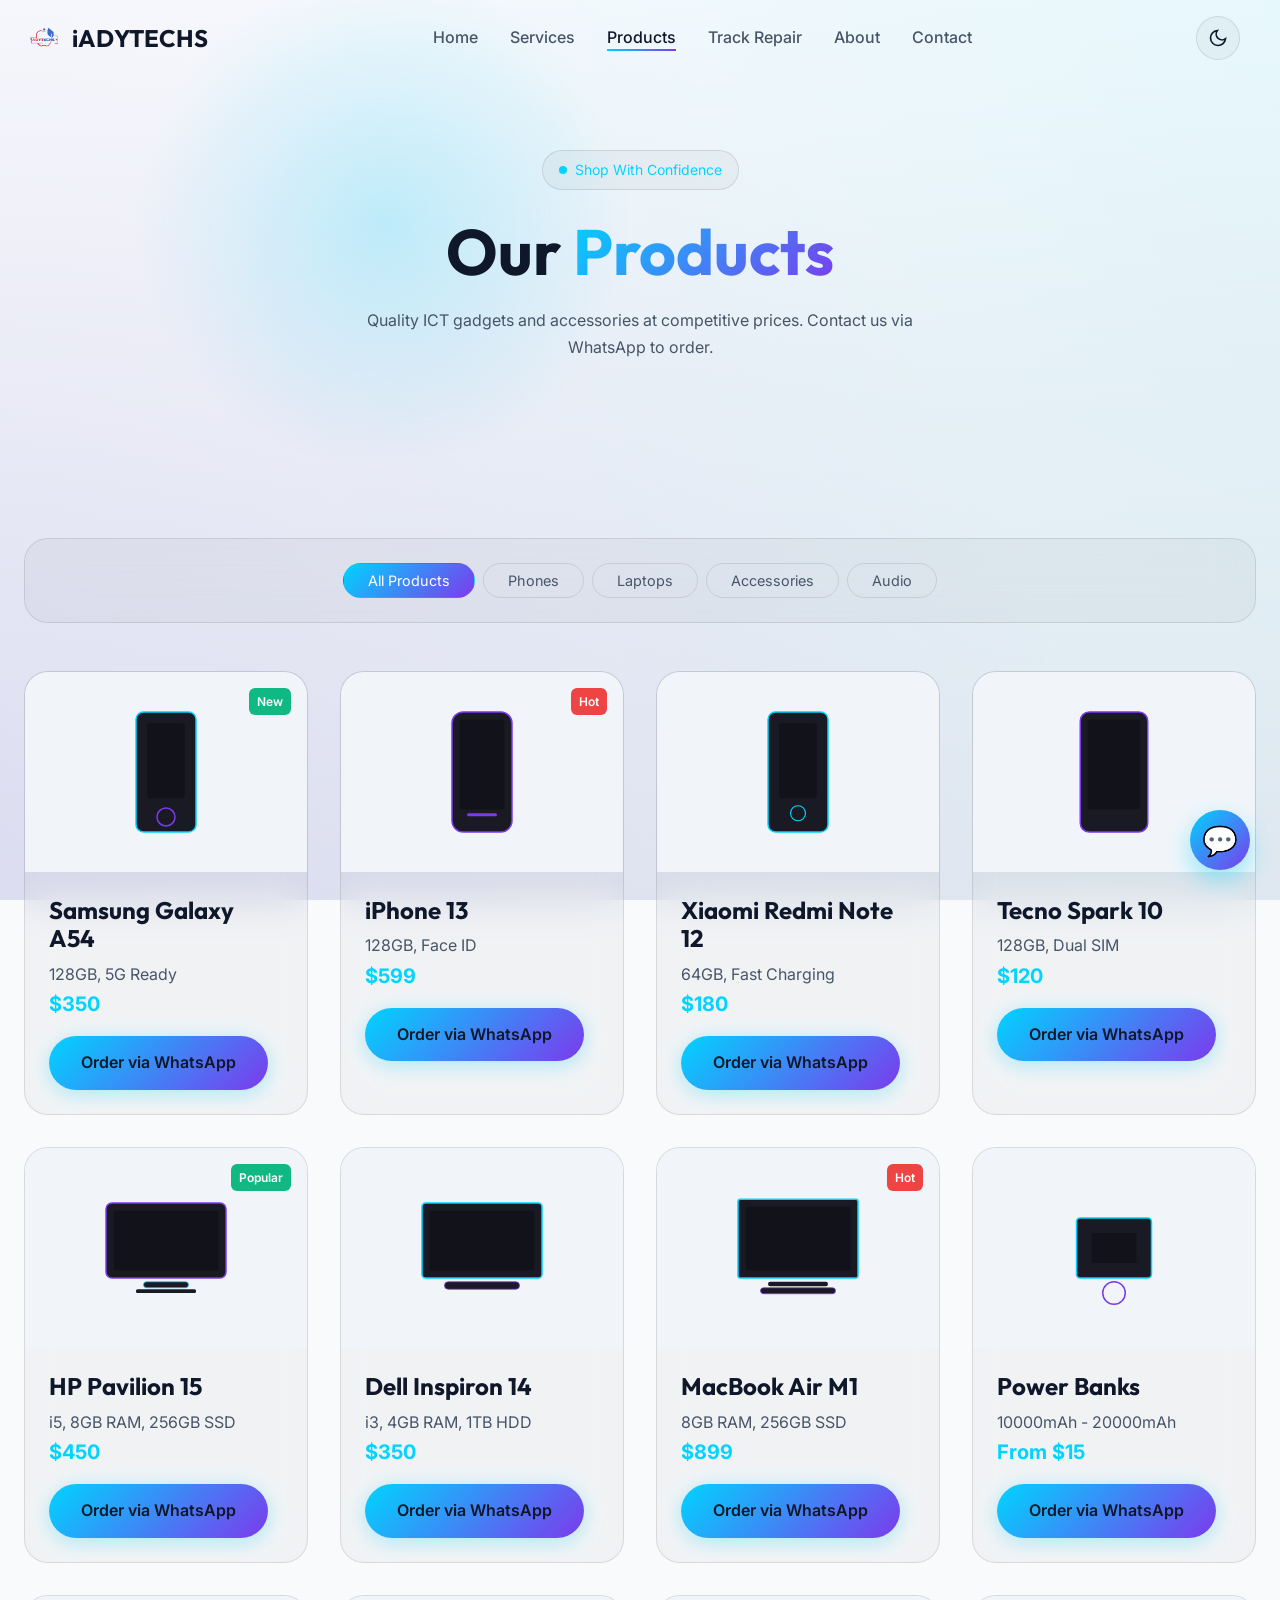
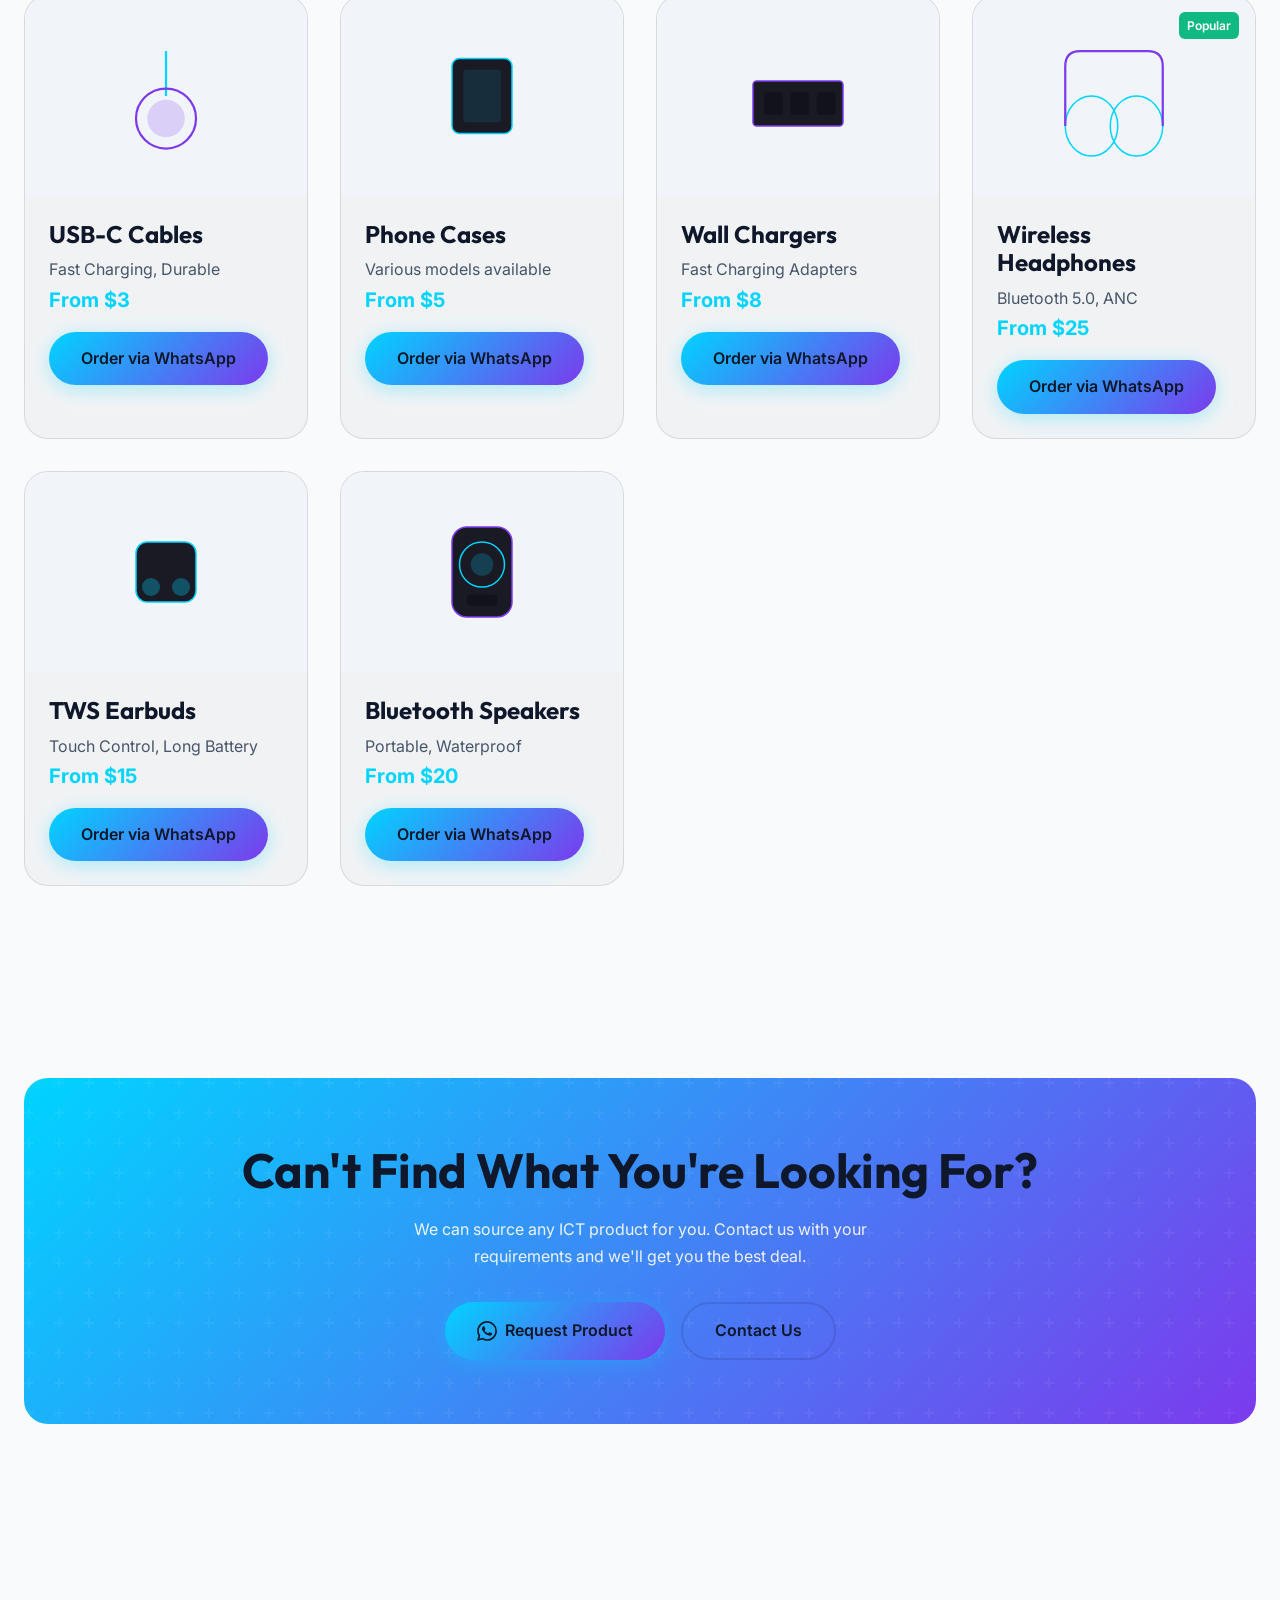
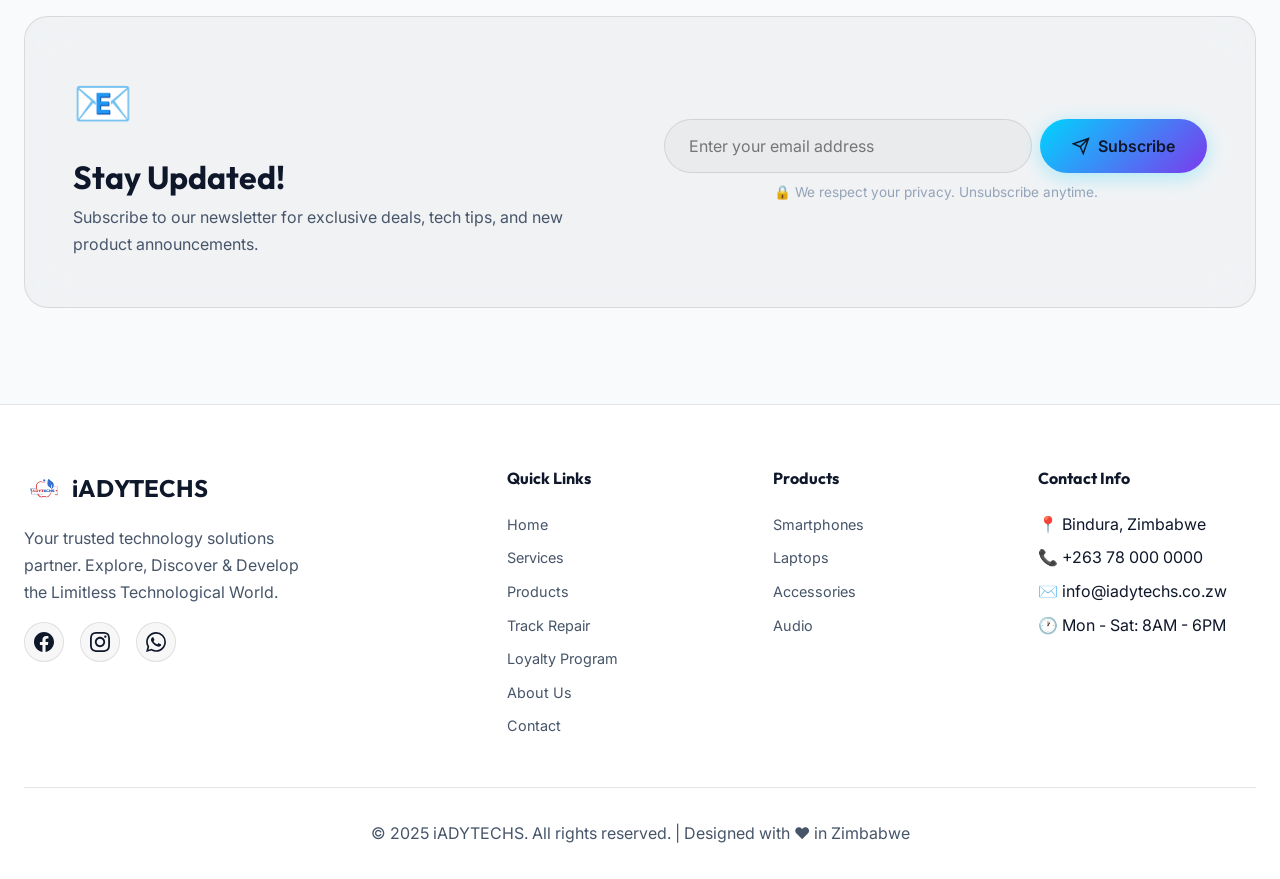
==== products.html @ 1d8982a3 "Initial commit availability" ====
<!DOCTYPE html>
<html lang="en">

<head>
    <meta charset="UTF-8">
    <meta name="viewport" content="width=device-width, initial-scale=1.0">
    <meta name="description"
        content="iADYTECHS Products - Shop smartphones, laptops, tablets, accessories and more in Bindura, Zimbabwe.">
    <meta name="keywords" content="smartphones, laptops, tablets, accessories, Bindura, Zimbabwe, electronics">
    <meta name="author" content="iADYTECHS">

    <title>Products | iADYTECHS - Quality ICT Gadgets</title>

    <link rel="preconnect" href="https://fonts.googleapis.com">
    <link rel="preconnect" href="https://fonts.gstatic.com" crossorigin>
    <link
        href="https://fonts.googleapis.com/css2?family=Inter:wght@400;500;600;700&family=Outfit:wght@400;500;600;700;800&display=swap"
        rel="stylesheet">
    <link rel="stylesheet" href="styles.css">
    <link rel="icon" type="image/svg+xml"
        href="data:image/svg+xml,<svg xmlns='http://www.w3.org/2000/svg' viewBox='0 0 100 100'><rect fill='%2300d4ff' rx='15' width='100' height='100'/><text x='50' y='65' text-anchor='middle' font-size='50' font-weight='bold' fill='white'>iA</text></svg>">
</head>

<body>
    <div class="bg-gradient"></div>

    <nav class="navbar">
        <div class="container">
            <a href="index.html" class="logo">
                <img src="images/iadytechs_logo.png" alt="iADYTECHS Logo" class="logo-image">
                <span>iADYTECHS</span>
            </a>
            <ul class="nav-links">
                <li><a href="index.html">Home</a></li>
                <li><a href="services.html">Services</a></li>
                <li><a href="products.html" class="active">Products</a></li>
                <li><a href="repair-tracking.html">Track Repair</a></li>
                <li><a href="about.html">About</a></li>
                <li><a href="contact.html">Contact</a></li>
            </ul>

            <button class="theme-toggle" id="theme-toggle" aria-label="Toggle theme">
                <svg class="sun-icon" width="20" height="20" viewBox="0 0 24 24" fill="none" stroke="currentColor"
                    stroke-width="2">
                    <circle cx="12" cy="12" r="5" />
                    <path
                        d="M12 1v2M12 21v2M4.22 4.22l1.42 1.42M18.36 18.36l1.42 1.42M1 12h2M21 12h2M4.22 19.78l1.42-1.42M18.36 5.64l1.42-1.42" />
                </svg>
                <svg class="moon-icon" width="20" height="20" viewBox="0 0 24 24" fill="none" stroke="currentColor"
                    stroke-width="2">
                    <path d="M21 12.79A9 9 0 1 1 11.21 3 7 7 0 0 0 21 12.79z" />
                </svg>
            </button>
            <button class="mobile-menu-btn" aria-label="Toggle menu">
                <span></span><span></span><span></span>
            </button>
        </div>
    </nav>

    <section class="page-header">
        <div class="hero-glow"></div>
        <div class="container">
            <div class="page-header-content animate-on-scroll">
                <div class="hero-badge"><span>Shop With Confidence</span></div>
                <h1>Our <span class="text-gradient">Products</span></h1>
                <p>Quality ICT gadgets and accessories at competitive prices. Contact us via WhatsApp to order.</p>
            </div>
        </div>
    </section>

    <section class="section">
        <div class="container">
            <div class="filter-bar glass-card animate-on-scroll">
                <button class="filter-btn active" data-filter="all">All Products</button>
                <button class="filter-btn" data-filter="phones">Phones</button>
                <button class="filter-btn" data-filter="laptops">Laptops</button>
                <button class="filter-btn" data-filter="accessories">Accessories</button>
                <button class="filter-btn" data-filter="audio">Audio</button>
            </div>

            <div class="products-grid" id="products-grid">
                <!-- Phones -->
                <div class="product-card glass-card animate-on-scroll" data-category="phones">
                    <div class="product-image">
                        <div class="product-badge">New</div>
                        <svg viewBox="0 0 200 200" xmlns="http://www.w3.org/2000/svg">
                            <rect x="60" y="20" width="80" height="160" rx="10" fill="#1a1a25" stroke="#00d4ff"
                                stroke-width="2" />
                            <rect x="75" y="35" width="50" height="100" rx="3" fill="#12121a" />
                            <circle cx="100" cy="160" r="12" fill="none" stroke="#7c3aed" stroke-width="2" />
                        </svg>
                    </div>
                    <div class="product-content">
                        <h4>Samsung Galaxy A54</h4>
                        <p class="text-secondary">128GB, 5G Ready</p>
                        <div class="product-price">$350</div>
                        <a href="https://wa.me/263780000000?text=Hi!%20I'm%20interested%20in%20Samsung%20Galaxy%20A54"
                            class="btn btn-primary" target="_blank">Order via WhatsApp</a>
                    </div>
                </div>

                <div class="product-card glass-card animate-on-scroll" data-category="phones">
                    <div class="product-image">
                        <div class="product-badge hot">Hot</div>
                        <svg viewBox="0 0 200 200" xmlns="http://www.w3.org/2000/svg">
                            <rect x="60" y="20" width="80" height="160" rx="15" fill="#1a1a25" stroke="#7c3aed"
                                stroke-width="2" />
                            <rect x="70" y="30" width="60" height="120" rx="3" fill="#12121a" />
                            <rect x="80" y="155" width="40" height="4" rx="2" fill="#7c3aed" />
                        </svg>
                    </div>
                    <div class="product-content">
                        <h4>iPhone 13</h4>
                        <p class="text-secondary">128GB, Face ID</p>
                        <div class="product-price">$599</div>
                        <a href="https://wa.me/263780000000?text=Hi!%20I'm%20interested%20in%20iPhone%2013"
                            class="btn btn-primary" target="_blank">Order via WhatsApp</a>
                    </div>
                </div>

                <div class="product-card glass-card animate-on-scroll" data-category="phones">
                    <div class="product-image">
                        <svg viewBox="0 0 200 200" xmlns="http://www.w3.org/2000/svg">
                            <rect x="60" y="20" width="80" height="160" rx="10" fill="#1a1a25" stroke="#00d4ff"
                                stroke-width="2" />
                            <rect x="75" y="35" width="50" height="100" rx="3" fill="#12121a" />
                            <circle cx="100" cy="155" r="10" fill="none" stroke="#00d4ff" stroke-width="1.5" />
                        </svg>
                    </div>
                    <div class="product-content">
                        <h4>Xiaomi Redmi Note 12</h4>
                        <p class="text-secondary">64GB, Fast Charging</p>
                        <div class="product-price">$180</div>
                        <a href="https://wa.me/263780000000?text=Hi!%20I'm%20interested%20in%20Xiaomi%20Redmi%20Note%2012"
                            class="btn btn-primary" target="_blank">Order via WhatsApp</a>
                    </div>
                </div>

                <div class="product-card glass-card animate-on-scroll" data-category="phones">
                    <div class="product-image">
                        <svg viewBox="0 0 200 200" xmlns="http://www.w3.org/2000/svg">
                            <rect x="55" y="20" width="90" height="160" rx="12" fill="#1a1a25" stroke="#7c3aed"
                                stroke-width="2" />
                            <rect x="65" y="30" width="70" height="120" rx="3" fill="#12121a" />
                        </svg>
                    </div>
                    <div class="product-content">
                        <h4>Tecno Spark 10</h4>
                        <p class="text-secondary">128GB, Dual SIM</p>
                        <div class="product-price">$120</div>
                        <a href="https://wa.me/263780000000?text=Hi!%20I'm%20interested%20in%20Tecno%20Spark%2010"
                            class="btn btn-primary" target="_blank">Order via WhatsApp</a>
                    </div>
                </div>

                <!-- Laptops -->
                <div class="product-card glass-card animate-on-scroll" data-category="laptops">
                    <div class="product-image">
                        <div class="product-badge">Popular</div>
                        <svg viewBox="0 0 200 200" xmlns="http://www.w3.org/2000/svg">
                            <rect x="20" y="40" width="160" height="100" rx="8" fill="#1a1a25" stroke="#7c3aed"
                                stroke-width="2" />
                            <rect x="30" y="50" width="140" height="80" rx="3" fill="#12121a" />
                            <rect x="70" y="145" width="60" height="8" rx="4" fill="#1a1a25" stroke="#00d4ff"
                                stroke-width="1" />
                            <rect x="60" y="155" width="80" height="5" rx="2" fill="#1a1a25" />
                        </svg>
                    </div>
                    <div class="product-content">
                        <h4>HP Pavilion 15</h4>
                        <p class="text-secondary">i5, 8GB RAM, 256GB SSD</p>
                        <div class="product-price">$450</div>
                        <a href="https://wa.me/263780000000?text=Hi!%20I'm%20interested%20in%20HP%20Pavilion%2015"
                            class="btn btn-primary" target="_blank">Order via WhatsApp</a>
                    </div>
                </div>

                <div class="product-card glass-card animate-on-scroll" data-category="laptops">
                    <div class="product-image">
                        <svg viewBox="0 0 200 200" xmlns="http://www.w3.org/2000/svg">
                            <rect x="20" y="40" width="160" height="100" rx="5" fill="#1a1a25" stroke="#00d4ff"
                                stroke-width="2" />
                            <rect x="30" y="50" width="140" height="80" rx="3" fill="#12121a" />
                            <rect x="50" y="145" width="100" height="10" rx="5" fill="#1a1a25" stroke="#7c3aed"
                                stroke-width="1" />
                        </svg>
                    </div>
                    <div class="product-content">
                        <h4>Dell Inspiron 14</h4>
                        <p class="text-secondary">i3, 4GB RAM, 1TB HDD</p>
                        <div class="product-price">$350</div>
                        <a href="https://wa.me/263780000000?text=Hi!%20I'm%20interested%20in%20Dell%20Inspiron%2014"
                            class="btn btn-primary" target="_blank">Order via WhatsApp</a>
                    </div>
                </div>

                <div class="product-card glass-card animate-on-scroll" data-category="laptops">
                    <div class="product-image">
                        <div class="product-badge hot">Hot</div>
                        <svg viewBox="0 0 200 200" xmlns="http://www.w3.org/2000/svg">
                            <rect x="20" y="35" width="160" height="105" rx="3" fill="#1a1a25" stroke="#00d4ff"
                                stroke-width="2" />
                            <rect x="30" y="45" width="140" height="85" rx="2" fill="#12121a" />
                            <rect x="60" y="145" width="80" height="6" rx="3" fill="#1a1a25" />
                            <rect x="50" y="153" width="100" height="8" rx="4" fill="#1a1a25" stroke="#7c3aed"
                                stroke-width="1" />
                        </svg>
                    </div>
                    <div class="product-content">
                        <h4>MacBook Air M1</h4>
                        <p class="text-secondary">8GB RAM, 256GB SSD</p>
                        <div class="product-price">$899</div>
                        <a href="https://wa.me/263780000000?text=Hi!%20I'm%20interested%20in%20MacBook%20Air%20M1"
                            class="btn btn-primary" target="_blank">Order via WhatsApp</a>
                    </div>
                </div>

                <!-- Accessories -->
                <div class="product-card glass-card animate-on-scroll" data-category="accessories">
                    <div class="product-image">
                        <svg viewBox="0 0 200 200" xmlns="http://www.w3.org/2000/svg">
                            <rect x="50" y="60" width="100" height="80" rx="5" fill="#1a1a25" stroke="#00d4ff"
                                stroke-width="2" />
                            <rect x="70" y="80" width="60" height="40" rx="3" fill="#12121a" />
                            <circle cx="100" cy="160" r="15" fill="none" stroke="#7c3aed" stroke-width="2" />
                        </svg>
                    </div>
                    <div class="product-content">
                        <h4>Power Banks</h4>
                        <p class="text-secondary">10000mAh - 20000mAh</p>
                        <div class="product-price">From $15</div>
                        <a href="https://wa.me/263780000000?text=Hi!%20I'm%20interested%20in%20Power%20Banks"
                            class="btn btn-primary" target="_blank">Order via WhatsApp</a>
                    </div>
                </div>

                <div class="product-card glass-card animate-on-scroll" data-category="accessories">
                    <div class="product-image">
                        <svg viewBox="0 0 200 200" xmlns="http://www.w3.org/2000/svg">
                            <path d="M100 40 L100 100" stroke="#00d4ff" stroke-width="3" />
                            <circle cx="100" cy="130" r="40" fill="none" stroke="#7c3aed" stroke-width="3" />
                            <circle cx="100" cy="130" r="25" fill="rgba(124,58,237,0.2)" />
                        </svg>
                    </div>
                    <div class="product-content">
                        <h4>USB-C Cables</h4>
                        <p class="text-secondary">Fast Charging, Durable</p>
                        <div class="product-price">From $3</div>
                        <a href="https://wa.me/263780000000?text=Hi!%20I'm%20interested%20in%20USB-C%20Cables"
                            class="btn btn-primary" target="_blank">Order via WhatsApp</a>
                    </div>
                </div>

                <div class="product-card glass-card animate-on-scroll" data-category="accessories">
                    <div class="product-image">
                        <svg viewBox="0 0 200 200" xmlns="http://www.w3.org/2000/svg">
                            <rect x="60" y="50" width="80" height="100" rx="10" fill="#1a1a25" stroke="#00d4ff"
                                stroke-width="2" />
                            <rect x="75" y="65" width="50" height="70" rx="5" fill="rgba(0,212,255,0.1)" />
                        </svg>
                    </div>
                    <div class="product-content">
                        <h4>Phone Cases</h4>
                        <p class="text-secondary">Various models available</p>
                        <div class="product-price">From $5</div>
                        <a href="https://wa.me/263780000000?text=Hi!%20I'm%20interested%20in%20Phone%20Cases"
                            class="btn btn-primary" target="_blank">Order via WhatsApp</a>
                    </div>
                </div>

                <div class="product-card glass-card animate-on-scroll" data-category="accessories">
                    <div class="product-image">
                        <svg viewBox="0 0 200 200" xmlns="http://www.w3.org/2000/svg">
                            <rect x="40" y="80" width="120" height="60" rx="5" fill="#1a1a25" stroke="#7c3aed"
                                stroke-width="2" />
                            <rect x="55" y="95" width="25" height="30" rx="3" fill="#12121a" />
                            <rect x="90" y="95" width="25" height="30" rx="3" fill="#12121a" />
                            <rect x="125" y="95" width="25" height="30" rx="3" fill="#12121a" />
                        </svg>
                    </div>
                    <div class="product-content">
                        <h4>Wall Chargers</h4>
                        <p class="text-secondary">Fast Charging Adapters</p>
                        <div class="product-price">From $8</div>
                        <a href="https://wa.me/263780000000?text=Hi!%20I'm%20interested%20in%20Wall%20Chargers"
                            class="btn btn-primary" target="_blank">Order via WhatsApp</a>
                    </div>
                </div>

                <!-- Audio -->
                <div class="product-card glass-card animate-on-scroll" data-category="audio">
                    <div class="product-image">
                        <div class="product-badge">Popular</div>
                        <svg viewBox="0 0 200 200" xmlns="http://www.w3.org/2000/svg">
                            <ellipse cx="70" cy="140" rx="35" ry="40" fill="none" stroke="#00d4ff" stroke-width="2" />
                            <ellipse cx="130" cy="140" rx="35" ry="40" fill="none" stroke="#00d4ff" stroke-width="2" />
                            <path d="M35 140 L35 60 Q35 40 55 40 L145 40 Q165 40 165 60 L165 140" fill="none"
                                stroke="#7c3aed" stroke-width="3" />
                        </svg>
                    </div>
                    <div class="product-content">
                        <h4>Wireless Headphones</h4>
                        <p class="text-secondary">Bluetooth 5.0, ANC</p>
                        <div class="product-price">From $25</div>
                        <a href="https://wa.me/263780000000?text=Hi!%20I'm%20interested%20in%20Wireless%20Headphones"
                            class="btn btn-primary" target="_blank">Order via WhatsApp</a>
                    </div>
                </div>

                <div class="product-card glass-card animate-on-scroll" data-category="audio">
                    <div class="product-image">
                        <svg viewBox="0 0 200 200" xmlns="http://www.w3.org/2000/svg">
                            <rect x="60" y="60" width="80" height="80" rx="15" fill="#1a1a25" stroke="#00d4ff"
                                stroke-width="2" />
                            <circle cx="80" cy="120" r="12" fill="rgba(0,212,255,0.3)" />
                            <circle cx="120" cy="120" r="12" fill="rgba(0,212,255,0.3)" />
                        </svg>
                    </div>
                    <div class="product-content">
                        <h4>TWS Earbuds</h4>
                        <p class="text-secondary">Touch Control, Long Battery</p>
                        <div class="product-price">From $15</div>
                        <a href="https://wa.me/263780000000?text=Hi!%20I'm%20interested%20in%20TWS%20Earbuds"
                            class="btn btn-primary" target="_blank">Order via WhatsApp</a>
                    </div>
                </div>

                <div class="product-card glass-card animate-on-scroll" data-category="audio">
                    <div class="product-image">
                        <svg viewBox="0 0 200 200" xmlns="http://www.w3.org/2000/svg">
                            <rect x="60" y="40" width="80" height="120" rx="20" fill="#1a1a25" stroke="#7c3aed"
                                stroke-width="2" />
                            <circle cx="100" cy="90" r="30" fill="none" stroke="#00d4ff" stroke-width="2" />
                            <circle cx="100" cy="90" r="15" fill="rgba(0,212,255,0.2)" />
                            <rect x="80" y="130" width="40" height="15" rx="5" fill="#12121a" />
                        </svg>
                    </div>
                    <div class="product-content">
                        <h4>Bluetooth Speakers</h4>
                        <p class="text-secondary">Portable, Waterproof</p>
                        <div class="product-price">From $20</div>
                        <a href="https://wa.me/263780000000?text=Hi!%20I'm%20interested%20in%20Bluetooth%20Speakers"
                            class="btn btn-primary" target="_blank">Order via WhatsApp</a>
                    </div>
                </div>
            </div>
        </div>
    </section>

    <section class="section">
        <div class="container">
            <div class="cta-section animate-on-scroll">
                <h2>Can't Find What You're Looking For?</h2>
                <p>We can source any ICT product for you. Contact us with your requirements and we'll get you the best
                    deal.</p>
                <div style="display: flex; gap: 1rem; justify-content: center; flex-wrap: wrap;">
                    <a href="https://wa.me/263780000000?text=Hi!%20I'm%20looking%20for%20a%20specific%20product"
                        class="btn btn-primary" target="_blank">
                        <svg width="20" height="20" viewBox="0 0 24 24" fill="currentColor">
                            <path
                                d="M17.472 14.382c-.297-.149-1.758-.867-2.03-.967-.273-.099-.471-.148-.67.15-.197.297-.767.966-.94 1.164-.173.199-.347.223-.644.075-.297-.15-1.255-.463-2.39-1.475-.883-.788-1.48-1.761-1.653-2.059-.173-.297-.018-.458.13-.606.134-.133.298-.347.446-.52.149-.174.198-.298.298-.497.099-.198.05-.371-.025-.52-.075-.149-.669-1.612-.916-2.207-.242-.579-.487-.5-.669-.51-.173-.008-.371-.01-.57-.01-.198 0-.52.074-.792.372-.272.297-1.04 1.016-1.04 2.479 0 1.462 1.065 2.875 1.213 3.074.149.198 2.096 3.2 5.077 4.487.709.306 1.262.489 1.694.625.712.227 1.36.195 1.871.118.571-.085 1.758-.719 2.006-1.413.248-.694.248-1.289.173-1.413-.074-.124-.272-.198-.57-.347m-5.421 7.403h-.004a9.87 9.87 0 01-5.031-1.378l-.361-.214-3.741.982.998-3.648-.235-.374a9.86 9.86 0 01-1.51-5.26c.001-5.45 4.436-9.884 9.888-9.884 2.64 0 5.122 1.03 6.988 2.898a9.825 9.825 0 012.893 6.994c-.003 5.45-4.437 9.884-9.885 9.884m8.413-18.297A11.815 11.815 0 0012.05 0C5.495 0 .16 5.335.157 11.892c0 2.096.547 4.142 1.588 5.945L.057 24l6.305-1.654a11.882 11.882 0 005.683 1.448h.005c6.554 0 11.89-5.335 11.893-11.893a11.821 11.821 0 00-3.48-8.413z" />
                        </svg>
                        Request Product
                    </a>
                    <a href="contact.html" class="btn btn-secondary">Contact Us</a>
                </div>
            </div>
        </div>
    </section>

    <!-- Newsletter Section -->
    <section class="section newsletter-section">
        <div class="container">
            <div class="newsletter-wrapper glass-card animate-on-scroll">
                <div class="newsletter-content">
                    <div class="newsletter-icon">📧</div>
                    <h3>Stay Updated!</h3>
                    <p>Subscribe to our newsletter for exclusive deals, tech tips, and new product announcements.</p>
                </div>
                <form class="newsletter-form" id="newsletter-form">
                    <div class="newsletter-input-group">
                        <input type="email" placeholder="Enter your email address" required>
                        <button type="submit" class="btn btn-primary">
                            <svg width="18" height="18" viewBox="0 0 24 24" fill="none" stroke="currentColor"
                                stroke-width="2">
                                <path d="M22 2L11 13M22 2l-7 20-4-9-9-4 20-7z" />
                            </svg>
                            Subscribe
                        </button>
                    </div>
                    <p class="newsletter-note">🔒 We respect your privacy. Unsubscribe anytime.</p>
                </form>
            </div>
        </div>
    </section>

    <footer class="footer">
        <div class="container">
            <div class="footer-grid">
                <div class="footer-brand">
                    <a href="index.html" class="logo">
                        <img src="images/iadytechs_logo.png" alt="iADYTECHS Logo" class="logo-image">
                        <span>iADYTECHS</span>
                    </a>
                    <p>Your trusted technology solutions partner. Explore, Discover & Develop the Limitless
                        Technological World.</p>
                    <div class="footer-social">
                        <a href="#" aria-label="Facebook"><svg width="20" height="20" viewBox="0 0 24 24"
                                fill="currentColor">
                                <path
                                    d="M24 12.073c0-6.627-5.373-12-12-12s-12 5.373-12 12c0 5.99 4.388 10.954 10.125 11.854v-8.385H7.078v-3.47h3.047V9.43c0-3.007 1.792-4.669 4.533-4.669 1.312 0 2.686.235 2.686.235v2.953H15.83c-1.491 0-1.956.925-1.956 1.874v2.25h3.328l-.532 3.47h-2.796v8.385C19.612 23.027 24 18.062 24 12.073z" />
                            </svg></a>
                        <a href="#" aria-label="Instagram"><svg width="20" height="20" viewBox="0 0 24 24"
                                fill="currentColor">
                                <path
                                    d="M12 2.163c3.204 0 3.584.012 4.85.07 3.252.148 4.771 1.691 4.919 4.919.058 1.265.069 1.645.069 4.849 0 3.205-.012 3.584-.069 4.849-.149 3.225-1.664 4.771-4.919 4.919-1.266.058-1.644.07-4.85.07-3.204 0-3.584-.012-4.849-.07-3.26-.149-4.771-1.699-4.919-4.92-.058-1.265-.07-1.644-.07-4.849 0-3.204.013-3.583.07-4.849.149-3.227 1.664-4.771 4.919-4.919 1.266-.057 1.645-.069 4.849-.069zm0-2.163c-3.259 0-3.667.014-4.947.072-4.358.2-6.78 2.618-6.98 6.98-.059 1.281-.073 1.689-.073 4.948 0 3.259.014 3.668.072 4.948.2 4.358 2.618 6.78 6.98 6.98 1.281.058 1.689.072 4.948.072 3.259 0 3.668-.014 4.948-.072 4.354-.2 6.782-2.618 6.979-6.98.059-1.28.073-1.689.073-4.948 0-3.259-.014-3.667-.072-4.947-.196-4.354-2.617-6.78-6.979-6.98-1.281-.059-1.69-.073-4.949-.073zm0 5.838c-3.403 0-6.162 2.759-6.162 6.162s2.759 6.163 6.162 6.163 6.162-2.759 6.162-6.163c0-3.403-2.759-6.162-6.162-6.162zm0 10.162c-2.209 0-4-1.79-4-4 0-2.209 1.791-4 4-4s4 1.791 4 4c0 2.21-1.791 4-4 4zm6.406-11.845c-.796 0-1.441.645-1.441 1.44s.645 1.44 1.441 1.44c.795 0 1.439-.645 1.439-1.44s-.644-1.44-1.439-1.44z" />
                            </svg></a>
                        <a href="https://wa.me/263780000000" aria-label="WhatsApp" target="_blank"><svg width="20"
                                height="20" viewBox="0 0 24 24" fill="currentColor">
                                <path
                                    d="M17.472 14.382c-.297-.149-1.758-.867-2.03-.967-.273-.099-.471-.148-.67.15-.197.297-.767.966-.94 1.164-.173.199-.347.223-.644.075-.297-.15-1.255-.463-2.39-1.475-.883-.788-1.48-1.761-1.653-2.059-.173-.297-.018-.458.13-.606.134-.133.298-.347.446-.52.149-.174.198-.298.298-.497.099-.198.05-.371-.025-.52-.075-.149-.669-1.612-.916-2.207-.242-.579-.487-.5-.669-.51-.173-.008-.371-.01-.57-.01-.198 0-.52.074-.792.372-.272.297-1.04 1.016-1.04 2.479 0 1.462 1.065 2.875 1.213 3.074.149.198 2.096 3.2 5.077 4.487.709.306 1.262.489 1.694.625.712.227 1.36.195 1.871.118.571-.085 1.758-.719 2.006-1.413.248-.694.248-1.289.173-1.413-.074-.124-.272-.198-.57-.347m-5.421 7.403h-.004a9.87 9.87 0 01-5.031-1.378l-.361-.214-3.741.982.998-3.648-.235-.374a9.86 9.86 0 01-1.51-5.26c.001-5.45 4.436-9.884 9.888-9.884 2.64 0 5.122 1.03 6.988 2.898a9.825 9.825 0 012.893 6.994c-.003 5.45-4.437 9.884-9.885 9.884m8.413-18.297A11.815 11.815 0 0012.05 0C5.495 0 .16 5.335.157 11.892c0 2.096.547 4.142 1.588 5.945L.057 24l6.305-1.654a11.882 11.882 0 005.683 1.448h.005c6.554 0 11.89-5.335 11.893-11.893a11.821 11.821 0 00-3.48-8.413z" />
                            </svg></a>
                    </div>
                </div>
                <div class="footer-column">
                    <h4>Quick Links</h4>
                    <ul>
                        <li><a href="index.html">Home</a></li>
                        <li><a href="services.html">Services</a></li>
                        <li><a href="products.html">Products</a></li>
                        <li><a href="repair-tracking.html">Track Repair</a></li>
                        <li><a href="loyalty.html">Loyalty Program</a></li>
                        <li><a href="about.html">About Us</a></li>
                        <li><a href="contact.html">Contact</a></li>
                    </ul>
                </div>
                <div class="footer-column">
                    <h4>Products</h4>
                    <ul>
                        <li><a href="#" data-filter="phones">Smartphones</a></li>
                        <li><a href="#" data-filter="laptops">Laptops</a></li>
                        <li><a href="#" data-filter="accessories">Accessories</a></li>
                        <li><a href="#" data-filter="audio">Audio</a></li>
                    </ul>
                </div>
                <div class="footer-column">
                    <h4>Contact Info</h4>
                    <ul>
                        <li>📍 Bindura, Zimbabwe</li>
                        <li>📞 +263 78 000 0000</li>
                        <li>✉️ info@iadytechs.co.zw</li>
                        <li>🕐 Mon - Sat: 8AM - 6PM</li>
                    </ul>
                </div>
            </div>
            <div class="footer-bottom">
                <p>&copy; 2025 iADYTECHS. All rights reserved. | Designed with ❤️ in Zimbabwe</p>
            </div>
        </div>
    </footer>

    <a href="https://wa.me/263780000000" class="whatsapp-float" target="_blank" aria-label="Chat on WhatsApp">
        <svg viewBox="0 0 24 24" fill="currentColor">
            <path
                d="M17.472 14.382c-.297-.149-1.758-.867-2.03-.967-.273-.099-.471-.148-.67.15-.197.297-.767.966-.94 1.164-.173.199-.347.223-.644.075-.297-.15-1.255-.463-2.39-1.475-.883-.788-1.48-1.761-1.653-2.059-.173-.297-.018-.458.13-.606.134-.133.298-.347.446-.52.149-.174.198-.298.298-.497.099-.198.05-.371-.025-.52-.075-.149-.669-1.612-.916-2.207-.242-.579-.487-.5-.669-.51-.173-.008-.371-.01-.57-.01-.198 0-.52.074-.792.372-.272.297-1.04 1.016-1.04 2.479 0 1.462 1.065 2.875 1.213 3.074.149.198 2.096 3.2 5.077 4.487.709.306 1.262.489 1.694.625.712.227 1.36.195 1.871.118.571-.085 1.758-.719 2.006-1.413.248-.694.248-1.289.173-1.413-.074-.124-.272-.198-.57-.347m-5.421 7.403h-.004a9.87 9.87 0 01-5.031-1.378l-.361-.214-3.741.982.998-3.648-.235-.374a9.86 9.86 0 01-1.51-5.26c.001-5.45 4.436-9.884 9.888-9.884 2.64 0 5.122 1.03 6.988 2.898a9.825 9.825 0 012.893 6.994c-.003 5.45-4.437 9.884-9.885 9.884m8.413-18.297A11.815 11.815 0 0012.05 0C5.495 0 .16 5.335.157 11.892c0 2.096.547 4.142 1.588 5.945L.057 24l6.305-1.654a11.882 11.882 0 005.683 1.448h.005c6.554 0 11.89-5.335 11.893-11.893a11.821 11.821 0 00-3.48-8.413z" />
        </svg>
    </a>

    <button class="back-to-top" aria-label="Back to top">
        <svg width="24" height="24" viewBox="0 0 24 24" fill="none" stroke="currentColor" stroke-width="2">
            <path d="M18 15l-6-6-6 6" />
        </svg>
    </button>

    <script src="script.js"></script>
</body>

</html>
---- styles.css ----
/* ============================================
   iADYTECHS - Modern Technology Website
   Design System & Styles
   ============================================ */

/* ============= CSS VARIABLES ============= */
:root {
  /* Colors - Dark Theme */
  --bg-primary: #0a0a0f;
  --bg-secondary: #12121a;
  --bg-tertiary: #1a1a25;
  --bg-card: rgba(255, 255, 255, 0.03);

  /* Accent Colors */
  --accent-primary: #00d4ff;
  --accent-secondary: #7c3aed;
  --accent-tertiary: #06b6d4;
  --accent-success: #10b981;
  --accent-warning: #f59e0b;

  /* Gradients */
  --gradient-primary: linear-gradient(135deg, #00d4ff, #7c3aed);
  --gradient-secondary: linear-gradient(135deg, #7c3aed, #ec4899);
  --gradient-dark: linear-gradient(180deg, #0a0a0f 0%, #12121a 100%);
  --gradient-glow: radial-gradient(ellipse at center, rgba(0, 212, 255, 0.15) 0%, transparent 70%);

  /* Text Colors */
  --text-primary: #ffffff;
  --text-secondary: #a0aec0;
  --text-muted: #64748b;

  /* Glass Effect */
  --glass-bg: rgba(255, 255, 255, 0.05);
  --glass-border: rgba(255, 255, 255, 0.1);
  --glass-shadow: 0 8px 32px rgba(0, 0, 0, 0.3);

  /* Typography */
  --font-primary: 'Inter', -apple-system, BlinkMacSystemFont, sans-serif;
  --font-display: 'Outfit', sans-serif;

  /* Spacing */
  --space-xs: 0.25rem;
  --space-sm: 0.5rem;
  --space-md: 1rem;
  --space-lg: 1.5rem;
  --space-xl: 2rem;
  --space-2xl: 3rem;
  --space-3xl: 4rem;
  --space-4xl: 6rem;

  /* Border Radius */
  --radius-sm: 0.375rem;
  --radius-md: 0.75rem;
  --radius-lg: 1rem;
  --radius-xl: 1.5rem;
  --radius-full: 9999px;

  /* Transitions */
  --transition-fast: 0.15s ease;
  --transition-base: 0.3s ease;
  --transition-slow: 0.5s ease;

  /* Container */
  --container-max: 1280px;
  --container-padding: 1.5rem;
}

/* ============= RESET & BASE ============= */
*,
*::before,
*::after {
  margin: 0;
  padding: 0;
  box-sizing: border-box;
}

html {
  scroll-behavior: smooth;
  font-size: 16px;
}

body {
  font-family: var(--font-primary);
  background: var(--bg-primary);
  color: var(--text-primary);
  line-height: 1.6;
  overflow-x: hidden;
  min-height: 100vh;
}

a {
  color: inherit;
  text-decoration: none;
  transition: var(--transition-base);
}

ul,
ol {
  list-style: none;
}

img {
  max-width: 100%;
  height: auto;
  display: block;
}

button {
  font-family: inherit;
  cursor: pointer;
  border: none;
  background: none;
}

input,
textarea,
select {
  font-family: inherit;
  font-size: inherit;
}

/* ============= TYPOGRAPHY ============= */
h1,
h2,
h3,
h4,
h5,
h6 {
  font-family: var(--font-display);
  font-weight: 700;
  line-height: 1.2;
  color: var(--text-primary);
}

h1 {
  font-size: clamp(2.5rem, 5vw, 4rem);
}

h2 {
  font-size: clamp(2rem, 4vw, 3rem);
}

h3 {
  font-size: clamp(1.5rem, 3vw, 2rem);
}

h4 {
  font-size: clamp(1.25rem, 2vw, 1.5rem);
}

p {
  color: var(--text-secondary);
  font-size: 1rem;
  line-height: 1.7;
}

.text-gradient {
  background: var(--gradient-primary);
  -webkit-background-clip: text;
  -webkit-text-fill-color: transparent;
  background-clip: text;
}

.text-accent {
  color: var(--accent-primary);
}

/* ============= LAYOUT ============= */
.container {
  width: 100%;
  max-width: var(--container-max);
  margin: 0 auto;
  padding: 0 var(--container-padding);
}

.section {
  padding: var(--space-4xl) 0;
  position: relative;
}

.section-header {
  text-align: center;
  margin-bottom: var(--space-3xl);
}

.section-header h2 {
  margin-bottom: var(--space-md);
}

.section-header p {
  max-width: 600px;
  margin: 0 auto;
}

/* ============= ANIMATED BACKGROUND ============= */
.bg-gradient {
  position: fixed;
  top: 0;
  left: 0;
  width: 100%;
  height: 100%;
  z-index: -1;
  background: var(--gradient-dark);
  overflow: hidden;
}

.bg-gradient::before {
  content: '';
  position: absolute;
  top: -50%;
  left: -50%;
  width: 200%;
  height: 200%;
  background: radial-gradient(circle at 20% 80%, rgba(124, 58, 237, 0.15) 0%, transparent 50%),
    radial-gradient(circle at 80% 20%, rgba(0, 212, 255, 0.15) 0%, transparent 50%),
    radial-gradient(circle at 40% 40%, rgba(6, 182, 212, 0.1) 0%, transparent 40%);
  animation: bgFloat 20s ease-in-out infinite;
}

@keyframes bgFloat {

  0%,
  100% {
    transform: translate(0, 0) rotate(0deg);
  }

  33% {
    transform: translate(2%, 2%) rotate(1deg);
  }

  66% {
    transform: translate(-1%, 1%) rotate(-1deg);
  }
}

/* ============= GLASSMORPHISM ============= */
.glass {
  background: var(--glass-bg);
  backdrop-filter: blur(20px);
  -webkit-backdrop-filter: blur(20px);
  border: 1px solid var(--glass-border);
  border-radius: var(--radius-lg);
}

.glass-card {
  background: var(--glass-bg);
  backdrop-filter: blur(20px);
  -webkit-backdrop-filter: blur(20px);
  border: 1px solid var(--glass-border);
  border-radius: var(--radius-xl);
  padding: var(--space-xl);
  transition: var(--transition-base);
}

.glass-card:hover {
  background: rgba(255, 255, 255, 0.08);
  border-color: rgba(255, 255, 255, 0.15);
  transform: translateY(-5px);
  box-shadow: var(--glass-shadow);
}

/* ============= NAVIGATION ============= */
.navbar {
  position: fixed;
  top: 0;
  left: 0;
  right: 0;
  z-index: 1000;
  padding: var(--space-md) 0;
  transition: var(--transition-base);
}

.navbar.scrolled {
  background: rgba(10, 10, 15, 0.9);
  backdrop-filter: blur(20px);
  -webkit-backdrop-filter: blur(20px);
  border-bottom: 1px solid var(--glass-border);
}

.navbar .container {
  display: flex;
  align-items: center;
  justify-content: space-between;
}

.logo {
  display: flex;
  align-items: center;
  gap: var(--space-sm);
  font-family: var(--font-display);
  font-size: 1.5rem;
  font-weight: 700;
}

.logo-icon {
  width: 40px;
  height: 40px;
  background: var(--gradient-primary);
  border-radius: var(--radius-md);
  display: flex;
  align-items: center;
  justify-content: center;
  font-weight: 800;
  font-size: 1.2rem;
  display: none;
  /* Hidden as we are using image now */
}

.logo-image {
  height: 40px;
  width: auto;
  object-fit: contain;
  border-radius: var(--radius-sm);
}

.nav-links {
  display: flex;
  align-items: center;
  gap: var(--space-xl);
}

.nav-links a {
  position: relative;
  font-weight: 500;
  color: var(--text-secondary);
  transition: var(--transition-base);
}

.nav-links a:hover,
.nav-links a.active {
  color: var(--text-primary);
}

.nav-links a::after {
  content: '';
  position: absolute;
  bottom: -4px;
  left: 0;
  width: 0;
  height: 2px;
  background: var(--gradient-primary);
  transition: var(--transition-base);
}

.nav-links a:hover::after,
.nav-links a.active::after {
  width: 100%;
}

.mobile-menu-btn {
  display: none;
  flex-direction: column;
  gap: 5px;
  padding: var(--space-sm);
}

.mobile-menu-btn span {
  width: 24px;
  height: 2px;
  background: var(--text-primary);
  transition: var(--transition-base);
}

/* Mobile Navigation */
@media (max-width: 768px) {
  .mobile-menu-btn {
    display: flex;
  }

  .nav-links {
    position: fixed;
    top: 0;
    right: -100%;
    width: 75%;
    max-width: 300px;
    height: 100vh;
    background: var(--bg-secondary);
    flex-direction: column;
    justify-content: center;
    gap: var(--space-xl);
    transition: var(--transition-base);
    border-left: 1px solid var(--glass-border);
  }

  .nav-links.active {
    right: 0;
  }

  .mobile-menu-btn.active span:nth-child(1) {
    transform: rotate(45deg) translate(5px, 5px);
  }

  .mobile-menu-btn.active span:nth-child(2) {
    opacity: 0;
  }

  .mobile-menu-btn.active span:nth-child(3) {
    transform: rotate(-45deg) translate(5px, -5px);
  }
}

/* ============= BUTTONS ============= */
.btn {
  display: inline-flex;
  align-items: center;
  justify-content: center;
  gap: var(--space-sm);
  padding: 0.875rem 2rem;
  font-weight: 600;
  font-size: 1rem;
  border-radius: var(--radius-full);
  transition: var(--transition-base);
  position: relative;
  overflow: hidden;
}

.btn-primary {
  background: var(--gradient-primary);
  color: var(--text-primary);
  box-shadow: 0 4px 20px rgba(0, 212, 255, 0.3);
}

.btn-primary:hover {
  transform: translateY(-2px);
  box-shadow: 0 6px 30px rgba(0, 212, 255, 0.4);
}

.btn-secondary {
  background: transparent;
  color: var(--text-primary);
  border: 2px solid var(--glass-border);
}

.btn-secondary:hover {
  background: var(--glass-bg);
  border-color: var(--accent-primary);
}

.btn-glass {
  background: var(--glass-bg);
  backdrop-filter: blur(10px);
  border: 1px solid var(--glass-border);
  color: var(--text-primary);
}

.btn-glass:hover {
  background: rgba(255, 255, 255, 0.1);
}

/* ============= HERO SECTION ============= */
.hero {
  min-height: 100vh;
  display: flex;
  align-items: center;
  position: relative;
  padding-top: 80px;
  overflow: hidden;
}

.hero-content {
  max-width: 700px;
  z-index: 1;
}

.hero-badge {
  display: inline-flex;
  align-items: center;
  gap: var(--space-sm);
  padding: var(--space-sm) var(--space-md);
  background: var(--glass-bg);
  border: 1px solid var(--glass-border);
  border-radius: var(--radius-full);
  font-size: 0.875rem;
  color: var(--accent-primary);
  margin-bottom: var(--space-lg);
  animation: fadeInUp 0.6s ease;
}

.hero-badge::before {
  content: '';
  width: 8px;
  height: 8px;
  background: var(--accent-primary);
  border-radius: 50%;
  animation: pulse 2s infinite;
}

.hero h1 {
  margin-bottom: var(--space-lg);
  animation: fadeInUp 0.6s ease 0.1s backwards;
}

.hero-subtitle {
  font-size: 1.25rem;
  color: var(--text-secondary);
  margin-bottom: var(--space-xl);
  animation: fadeInUp 0.6s ease 0.2s backwards;
}

.hero-buttons {
  display: flex;
  flex-wrap: wrap;
  gap: var(--space-md);
  animation: fadeInUp 0.6s ease 0.3s backwards;
}

.hero-image {
  position: absolute;
  right: -5%;
  top: 50%;
  transform: translateY(-50%);
  width: 50%;
  max-width: 600px;
  opacity: 0.8;
  z-index: 0;
}

.hero-glow {
  position: absolute;
  width: 500px;
  height: 500px;
  background: radial-gradient(circle, rgba(0, 212, 255, 0.2) 0%, transparent 70%);
  top: 50%;
  left: 30%;
  transform: translate(-50%, -50%);
  animation: glowPulse 4s ease-in-out infinite;
}

@keyframes glowPulse {

  0%,
  100% {
    transform: translate(-50%, -50%) scale(1);
    opacity: 0.5;
  }

  50% {
    transform: translate(-50%, -50%) scale(1.2);
    opacity: 0.8;
  }
}

/* ============= SERVICE CARDS ============= */
.services-grid {
  display: grid;
  grid-template-columns: repeat(auto-fit, minmax(280px, 1fr));
  gap: var(--space-xl);
}

.service-card {
  text-align: center;
  padding: var(--space-2xl);
}

.service-icon {
  width: 80px;
  height: 80px;
  background: var(--gradient-primary);
  border-radius: var(--radius-lg);
  display: flex;
  align-items: center;
  justify-content: center;
  margin: 0 auto var(--space-lg);
  font-size: 2rem;
  transition: var(--transition-base);
}

.service-card:hover .service-icon {
  transform: scale(1.1) rotate(5deg);
}

.service-card h3 {
  margin-bottom: var(--space-md);
}

/* ============= PRODUCT CARDS ============= */
.products-grid {
  display: grid;
  grid-template-columns: repeat(auto-fit, minmax(280px, 1fr));
  gap: var(--space-xl);
}

.product-card {
  overflow: hidden;
  padding: 0;
}

.product-image {
  width: 100%;
  height: 200px;
  background: var(--bg-tertiary);
  display: flex;
  align-items: center;
  justify-content: center;
  position: relative;
  overflow: hidden;
}

.product-image img {
  width: 100%;
  height: 100%;
  object-fit: cover;
  transition: var(--transition-slow);
}

.product-card:hover .product-image img {
  transform: scale(1.1);
}

.product-badge {
  position: absolute;
  top: var(--space-md);
  right: var(--space-md);
  padding: var(--space-xs) var(--space-sm);
  background: var(--accent-success);
  color: white;
  border-radius: var(--radius-sm);
  font-size: 0.75rem;
  font-weight: 600;
}

.product-content {
  padding: var(--space-lg);
}

.product-content h4 {
  margin-bottom: var(--space-sm);
}

.product-price {
  font-size: 1.25rem;
  font-weight: 700;
  color: var(--accent-primary);
  margin-bottom: var(--space-md);
}

/* ============= FEATURES SECTION ============= */
.features-grid {
  display: grid;
  grid-template-columns: repeat(auto-fit, minmax(250px, 1fr));
  gap: var(--space-lg);
}

.feature-item {
  display: flex;
  gap: var(--space-md);
  padding: var(--space-lg);
}

.feature-icon {
  flex-shrink: 0;
  width: 50px;
  height: 50px;
  background: var(--glass-bg);
  border: 1px solid var(--glass-border);
  border-radius: var(--radius-md);
  display: flex;
  align-items: center;
  justify-content: center;
  font-size: 1.5rem;
  color: var(--accent-primary);
}

.feature-content h4 {
  margin-bottom: var(--space-xs);
  font-size: 1.1rem;
}

.feature-content p {
  font-size: 0.9rem;
}

/* ============= TESTIMONIALS ============= */
.testimonials-slider {
  display: flex;
  gap: var(--space-xl);
  overflow-x: auto;
  scroll-snap-type: x mandatory;
  scrollbar-width: none;
  -ms-overflow-style: none;
  padding: var(--space-md);
}

.testimonials-slider::-webkit-scrollbar {
  display: none;
}

.testimonial-card {
  flex: 0 0 350px;
  scroll-snap-align: start;
  padding: var(--space-xl);
}

.testimonial-text {
  font-style: italic;
  margin-bottom: var(--space-lg);
  color: var(--text-secondary);
  position: relative;
}

.testimonial-text::before {
  content: '"';
  font-size: 4rem;
  position: absolute;
  top: -1rem;
  left: -0.5rem;
  color: var(--accent-primary);
  opacity: 0.3;
  font-family: serif;
}

.testimonial-author {
  display: flex;
  align-items: center;
  gap: var(--space-md);
}

.testimonial-avatar {
  width: 50px;
  height: 50px;
  background: var(--gradient-primary);
  border-radius: 50%;
  display: flex;
  align-items: center;
  justify-content: center;
  font-weight: 700;
  font-size: 1.2rem;
}

.testimonial-info h5 {
  font-size: 1rem;
  margin-bottom: 2px;
}

.testimonial-info span {
  font-size: 0.85rem;
  color: var(--text-muted);
}

/* ============= STATS SECTION ============= */
.stats-grid {
  display: grid;
  grid-template-columns: repeat(auto-fit, minmax(200px, 1fr));
  gap: var(--space-xl);
}

.stat-item {
  text-align: center;
  padding: var(--space-xl);
}

.stat-number {
  font-family: var(--font-display);
  font-size: 3rem;
  font-weight: 800;
  background: var(--gradient-primary);
  -webkit-background-clip: text;
  -webkit-text-fill-color: transparent;
  background-clip: text;
  margin-bottom: var(--space-sm);
}

.stat-label {
  color: var(--text-secondary);
  font-size: 1rem;
}

/* ============= CTA SECTION ============= */
.cta-section {
  background: var(--gradient-primary);
  border-radius: var(--radius-xl);
  padding: var(--space-3xl);
  text-align: center;
  position: relative;
  overflow: hidden;
}

.cta-section::before {
  content: '';
  position: absolute;
  top: 0;
  left: 0;
  right: 0;
  bottom: 0;
  background: url("data:image/svg+xml,%3Csvg width='60' height='60' viewBox='0 0 60 60' xmlns='http://www.w3.org/2000/svg'%3E%3Cg fill='none' fill-rule='evenodd'%3E%3Cg fill='%23ffffff' fill-opacity='0.1'%3E%3Cpath d='M36 34v-4h-2v4h-4v2h4v4h2v-4h4v-2h-4zm0-30V0h-2v4h-4v2h4v4h2V6h4V4h-4zM6 34v-4H4v4H0v2h4v4h2v-4h4v-2H6zM6 4V0H4v4H0v2h4v4h2V6h4V4H6z'/%3E%3C/g%3E%3C/g%3E%3C/svg%3E");
  opacity: 0.5;
}

.cta-section h2 {
  margin-bottom: var(--space-md);
  position: relative;
}

.cta-section p {
  color: rgba(255, 255, 255, 0.9);
  margin-bottom: var(--space-xl);
  max-width: 500px;
  margin-left: auto;
  margin-right: auto;
  position: relative;
}

.cta-section .btn {
  position: relative;
}

/* ============= FOOTER ============= */
.footer {
  background: var(--bg-secondary);
  border-top: 1px solid var(--glass-border);
  padding: var(--space-3xl) 0 var(--space-xl);
}

.footer-grid {
  display: grid;
  grid-template-columns: 2fr repeat(3, 1fr);
  gap: var(--space-2xl);
  margin-bottom: var(--space-2xl);
}

.footer-brand p {
  margin: var(--space-md) 0;
  max-width: 300px;
}

.footer-social {
  display: flex;
  gap: var(--space-md);
}

.footer-social a {
  width: 40px;
  height: 40px;
  background: var(--glass-bg);
  border: 1px solid var(--glass-border);
  border-radius: 50%;
  display: flex;
  align-items: center;
  justify-content: center;
  transition: var(--transition-base);
}

.footer-social a:hover {
  background: var(--accent-primary);
  border-color: var(--accent-primary);
  transform: translateY(-3px);
}

.footer-column h4 {
  font-size: 1rem;
  margin-bottom: var(--space-lg);
  color: var(--text-primary);
}

.footer-column ul {
  display: flex;
  flex-direction: column;
  gap: var(--space-sm);
}

.footer-column a {
  color: var(--text-secondary);
  font-size: 0.9rem;
}

.footer-column a:hover {
  color: var(--accent-primary);
}

.footer-bottom {
  text-align: center;
  padding-top: var(--space-xl);
  border-top: 1px solid var(--glass-border);
  color: var(--text-muted);
  font-size: 0.875rem;
}

@media (max-width: 768px) {
  .footer-grid {
    grid-template-columns: 1fr;
    text-align: center;
  }

  .footer-brand p {
    margin-left: auto;
    margin-right: auto;
  }

  .footer-social {
    justify-content: center;
  }
}

/* ============= WHATSAPP BUTTON ============= */
.whatsapp-float {
  position: fixed;
  bottom: 30px;
  right: 30px;
  width: 60px;
  height: 60px;
  background: #25D366;
  border-radius: 50%;
  display: flex;
  align-items: center;
  justify-content: center;
  box-shadow: 0 4px 20px rgba(37, 211, 102, 0.4);
  z-index: 999;
  transition: var(--transition-base);
  animation: bounce 2s infinite;
}

.whatsapp-float:hover {
  transform: scale(1.1);
  box-shadow: 0 6px 30px rgba(37, 211, 102, 0.5);
}

.whatsapp-float svg {
  width: 32px;
  height: 32px;
  fill: white;
}

@keyframes bounce {

  0%,
  100% {
    transform: translateY(0);
  }

  50% {
    transform: translateY(-5px);
  }
}

/* ============= BACK TO TOP ============= */
.back-to-top {
  position: fixed;
  bottom: 100px;
  right: 30px;
  width: 45px;
  height: 45px;
  background: var(--glass-bg);
  border: 1px solid var(--glass-border);
  border-radius: 50%;
  display: flex;
  align-items: center;
  justify-content: center;
  z-index: 998;
  opacity: 0;
  visibility: hidden;
  transition: var(--transition-base);
}

.back-to-top.visible {
  opacity: 1;
  visibility: visible;
}

.back-to-top:hover {
  background: var(--accent-primary);
  border-color: var(--accent-primary);
}

/* ============= CONTACT FORM ============= */
.contact-form {
  display: flex;
  flex-direction: column;
  gap: var(--space-lg);
}

.form-group {
  display: flex;
  flex-direction: column;
  gap: var(--space-sm);
}

.form-group label {
  font-weight: 500;
  color: var(--text-secondary);
  font-size: 0.9rem;
}

.form-group input,
.form-group textarea,
.form-group select {
  padding: var(--space-md);
  background: var(--glass-bg);
  border: 1px solid var(--glass-border);
  border-radius: var(--radius-md);
  color: var(--text-primary);
  transition: var(--transition-base);
}

.form-group input:focus,
.form-group textarea:focus,
.form-group select:focus {
  outline: none;
  border-color: var(--accent-primary);
  box-shadow: 0 0 0 3px rgba(0, 212, 255, 0.1);
}

.form-group textarea {
  min-height: 150px;
  resize: vertical;
}

.form-row {
  display: grid;
  grid-template-columns: 1fr 1fr;
  gap: var(--space-lg);
}

@media (max-width: 576px) {
  .form-row {
    grid-template-columns: 1fr;
  }
}

/* ============= PAGE HEADERS ============= */
.page-header {
  padding: 150px 0 80px;
  text-align: center;
  position: relative;
}

.page-header h1 {
  margin-bottom: var(--space-md);
}

.page-header p {
  max-width: 600px;
  margin: 0 auto;
}

/* ============= ANIMATIONS ============= */
@keyframes fadeIn {
  from {
    opacity: 0;
  }

  to {
    opacity: 1;
  }
}

@keyframes fadeInUp {
  from {
    opacity: 0;
    transform: translateY(30px);
  }

  to {
    opacity: 1;
    transform: translateY(0);
  }
}

@keyframes fadeInDown {
  from {
    opacity: 0;
    transform: translateY(-30px);
  }

  to {
    opacity: 1;
    transform: translateY(0);
  }
}

@keyframes slideInLeft {
  from {
    opacity: 0;
    transform: translateX(-50px);
  }

  to {
    opacity: 1;
    transform: translateX(0);
  }
}

@keyframes slideInRight {
  from {
    opacity: 0;
    transform: translateX(50px);
  }

  to {
    opacity: 1;
    transform: translateX(0);
  }
}

@keyframes pulse {

  0%,
  100% {
    opacity: 1;
  }

  50% {
    opacity: 0.5;
  }
}

@keyframes float {

  0%,
  100% {
    transform: translateY(0);
  }

  50% {
    transform: translateY(-10px);
  }
}

/* Scroll Animations */
.animate-on-scroll {
  opacity: 0;
  transform: translateY(30px);
  transition: opacity 0.6s ease, transform 0.6s ease;
}

.animate-on-scroll.animated {
  opacity: 1;
  transform: translateY(0);
}

/* ============= ABOUT PAGE ============= */
.about-content {
  display: grid;
  grid-template-columns: 1fr 1fr;
  gap: var(--space-3xl);
  align-items: center;
}

.about-image {
  border-radius: var(--radius-xl);
  overflow: hidden;
  background: var(--gradient-primary);
  padding: 3px;
}

.about-image img {
  border-radius: var(--radius-xl);
  width: 100%;
}

@media (max-width: 768px) {
  .about-content {
    grid-template-columns: 1fr;
  }
}

.values-grid {
  display: grid;
  grid-template-columns: repeat(auto-fit, minmax(250px, 1fr));
  gap: var(--space-xl);
}

.value-card {
  text-align: center;
}

.value-card .service-icon {
  background: var(--bg-tertiary);
  border: 1px solid var(--glass-border);
}

/* ============= TEAM SECTION ============= */
.team-grid {
  display: grid;
  grid-template-columns: repeat(auto-fit, minmax(280px, 1fr));
  gap: var(--space-xl);
}

.team-card {
  text-align: center;
}

.team-avatar {
  width: 120px;
  height: 120px;
  border-radius: 50%;
  margin: 0 auto var(--space-lg);
  background: var(--gradient-primary);
  padding: 3px;
  overflow: hidden;
}

.team-avatar img {
  width: 100%;
  height: 100%;
  border-radius: 50%;
  object-fit: cover;
}

.team-card h4 {
  margin-bottom: var(--space-xs);
}

.team-card .role {
  color: var(--accent-primary);
  font-size: 0.9rem;
  margin-bottom: var(--space-md);
}

/* ============= SERVICES PAGE ============= */
.service-detail {
  display: grid;
  grid-template-columns: 1fr 1.5fr;
  gap: var(--space-3xl);
  align-items: center;
  margin-bottom: var(--space-4xl);
}

.service-detail:nth-child(even) {
  direction: rtl;
}

.service-detail:nth-child(even)>* {
  direction: ltr;
}

.service-detail-image {
  border-radius: var(--radius-xl);
  overflow: hidden;
  background: var(--bg-tertiary);
}

.service-detail-content h3 {
  margin-bottom: var(--space-md);
}

.service-detail-content ul {
  margin: var(--space-lg) 0;
}

.service-detail-content li {
  display: flex;
  align-items: center;
  gap: var(--space-sm);
  margin-bottom: var(--space-sm);
  color: var(--text-secondary);
}

.service-detail-content li::before {
  content: '✓';
  color: var(--accent-primary);
  font-weight: bold;
}

@media (max-width: 768px) {
  .service-detail {
    grid-template-columns: 1fr;
  }

  .service-detail:nth-child(even) {
    direction: ltr;
  }
}

/* ============= PRICING CARDS ============= */
.pricing-grid {
  display: grid;
  grid-template-columns: repeat(auto-fit, minmax(300px, 1fr));
  gap: var(--space-xl);
}

.pricing-card {
  text-align: center;
  padding: var(--space-2xl);
  position: relative;
}

.pricing-card.featured {
  background: linear-gradient(135deg, rgba(0, 212, 255, 0.1), rgba(124, 58, 237, 0.1));
  border-color: var(--accent-primary);
}

.pricing-card.featured::before {
  content: 'Popular';
  position: absolute;
  top: -12px;
  left: 50%;
  transform: translateX(-50%);
  background: var(--gradient-primary);
  padding: var(--space-xs) var(--space-md);
  border-radius: var(--radius-full);
  font-size: 0.75rem;
  font-weight: 600;
}

.pricing-card h4 {
  font-size: 1.25rem;
  margin-bottom: var(--space-sm);
}

.pricing-price {
  font-size: 2.5rem;
  font-weight: 800;
  color: var(--accent-primary);
  margin-bottom: var(--space-lg);
}

.pricing-price span {
  font-size: 1rem;
  color: var(--text-muted);
  font-weight: 400;
}

.pricing-features {
  margin-bottom: var(--space-xl);
}

.pricing-features li {
  padding: var(--space-sm) 0;
  color: var(--text-secondary);
  border-bottom: 1px solid var(--glass-border);
}

.pricing-features li:last-child {
  border-bottom: none;
}

/* ============= MAP SECTION ============= */
.map-container {
  border-radius: var(--radius-xl);
  overflow: hidden;
  height: 400px;
  background: var(--bg-tertiary);
}

.map-container iframe {
  width: 100%;
  height: 100%;
  border: none;
}

/* ============= CONTACT INFO ============= */
.contact-info {
  display: flex;
  flex-direction: column;
  gap: var(--space-xl);
}

.contact-item {
  display: flex;
  gap: var(--space-md);
  align-items: flex-start;
}

.contact-icon {
  width: 50px;
  height: 50px;
  background: var(--glass-bg);
  border: 1px solid var(--glass-border);
  border-radius: var(--radius-md);
  display: flex;
  align-items: center;
  justify-content: center;
  font-size: 1.25rem;
  color: var(--accent-primary);
  flex-shrink: 0;
}

.contact-item h4 {
  font-size: 1rem;
  margin-bottom: var(--space-xs);
}

.contact-item p {
  font-size: 0.9rem;
}

/* ============= RESPONSIVE UTILITIES ============= */
@media (max-width: 992px) {
  :root {
    --space-4xl: 4rem;
  }
}

@media (max-width: 576px) {
  :root {
    --container-padding: 1rem;
    --space-3xl: 2.5rem;
    --space-4xl: 3rem;
  }

  .hero-content {
    text-align: center;
  }

  .hero-buttons {
    justify-content: center;
  }

  .hero-image {
    opacity: 0.3;
    width: 100%;
    right: 0;
  }
}

/* ============= ADDITIONAL PAGE STYLES ============= */

/* Page Header Content */
.page-header-content {
  max-width: 700px;
  margin: 0 auto;
}

.page-header-content .hero-badge {
  margin-bottom: var(--space-lg);
}

/* Service Detail Sections */
.service-detail {
  display: grid;
  grid-template-columns: 1fr 1fr;
  gap: var(--space-3xl);
  align-items: center;
  padding: var(--space-2xl) 0;
}

.service-detail.reverse {
  direction: rtl;
}

.service-detail.reverse>* {
  direction: ltr;
}

.service-detail-content {
  display: flex;
  gap: var(--space-lg);
}

.service-detail-icon {
  font-size: 3rem;
  flex-shrink: 0;
}

.service-detail-info h2 {
  margin-bottom: var(--space-md);
  font-size: 1.75rem;
}

.service-detail-desc {
  color: var(--text-secondary);
  margin-bottom: var(--space-lg);
  line-height: 1.7;
}

.service-features {
  display: grid;
  grid-template-columns: 1fr 1fr;
  gap: var(--space-sm);
  margin-bottom: var(--space-xl);
}

.service-feature-item {
  display: flex;
  align-items: center;
  gap: var(--space-sm);
  color: var(--text-secondary);
  font-size: 0.9rem;
}

.feature-check {
  color: var(--accent-primary);
  font-weight: bold;
}

.service-detail-visual {
  display: flex;
  align-items: center;
  justify-content: center;
}

.service-detail-visual svg {
  max-width: 300px;
  width: 100%;
  height: auto;
}

.service-divider {
  height: 1px;
  background: linear-gradient(90deg, transparent, var(--glass-border), transparent);
  margin: var(--space-xl) 0;
}

@media (max-width: 992px) {
  .service-detail {
    grid-template-columns: 1fr;
    text-align: center;
  }

  .service-detail.reverse {
    direction: ltr;
  }

  .service-detail-content {
    flex-direction: column;
    align-items: center;
  }

  .service-features {
    grid-template-columns: 1fr;
    text-align: left;
    max-width: 400px;
    margin-left: auto;
    margin-right: auto;
  }

  .service-detail-visual {
    order: -1;
  }
}

/* Pricing Cards Enhanced */
.pricing-header {
  margin-bottom: var(--space-xl);
}

.pricing-header h3 {
  font-size: 1.25rem;
  margin-bottom: var(--space-md);
}

.pricing-price .currency {
  font-size: 1.5rem;
  vertical-align: top;
}

.pricing-price .amount {
  font-size: 3rem;
  font-weight: 800;
  color: var(--accent-primary);
}

.pricing-price .period {
  font-size: 0.9rem;
  color: var(--text-muted);
}

.pricing-badge {
  position: absolute;
  top: -12px;
  left: 50%;
  transform: translateX(-50%);
  background: var(--gradient-primary);
  padding: var(--space-xs) var(--space-lg);
  border-radius: var(--radius-full);
  font-size: 0.8rem;
  font-weight: 600;
}

.pricing-features {
  list-style: none;
  text-align: left;
  margin-bottom: var(--space-xl);
}

.pricing-features li {
  display: flex;
  align-items: center;
  gap: var(--space-sm);
  padding: var(--space-sm) 0;
  color: var(--text-secondary);
  border-bottom: 1px solid var(--glass-border);
}

.pricing-features li:last-child {
  border-bottom: none;
}

/* Filter Bar */
.filter-bar {
  display: flex;
  flex-wrap: wrap;
  gap: var(--space-sm);
  justify-content: center;
  padding: var(--space-lg);
  margin-bottom: var(--space-2xl);
}

.filter-btn {
  padding: var(--space-sm) var(--space-lg);
  background: transparent;
  border: 1px solid var(--glass-border);
  border-radius: var(--radius-full);
  color: var(--text-secondary);
  cursor: pointer;
  transition: var(--transition-base);
  font-size: 0.9rem;
}

.filter-btn:hover,
.filter-btn.active {
  background: var(--gradient-primary);
  border-color: transparent;
  color: white;
}

/* Product Badge Hot */
.product-badge.hot {
  background: linear-gradient(135deg, #ff6b6b, #ee5a5a);
}

/* About Page Styles */
.about-intro {
  display: grid;
  grid-template-columns: 1.5fr 1fr;
  gap: var(--space-3xl);
  align-items: center;
}

.about-intro-content .lead-text {
  font-size: 1.25rem;
  color: var(--accent-primary);
  margin-bottom: var(--space-lg);
}

.about-intro-content p {
  color: var(--text-secondary);
  line-height: 1.8;
  margin-bottom: var(--space-md);
}

.about-intro-visual svg {
  max-width: 100%;
  height: auto;
}

@media (max-width: 768px) {
  .about-intro {
    grid-template-columns: 1fr;
    text-align: center;
  }

  .about-intro-visual {
    order: -1;
    max-width: 300px;
    margin: 0 auto;
  }
}

/* Values Grid */
.values-grid {
  display: grid;
  grid-template-columns: repeat(auto-fit, minmax(280px, 1fr));
  gap: var(--space-xl);
}

.value-card {
  padding: var(--space-xl);
  text-align: center;
}

.value-icon {
  font-size: 2.5rem;
  margin-bottom: var(--space-md);
}

.value-card h3 {
  margin-bottom: var(--space-sm);
  font-size: 1.1rem;
}

.value-card p {
  color: var(--text-secondary);
  font-size: 0.9rem;
  line-height: 1.6;
}

/* Offer Grid */
.offer-grid {
  display: grid;
  grid-template-columns: repeat(auto-fit, minmax(250px, 1fr));
  gap: var(--space-xl);
}

.offer-item {
  padding: var(--space-xl);
  position: relative;
}

.offer-number {
  font-size: 3rem;
  font-weight: 800;
  background: var(--gradient-primary);
  -webkit-background-clip: text;
  -webkit-text-fill-color: transparent;
  background-clip: text;
  opacity: 0.3;
  position: absolute;
  top: var(--space-md);
  right: var(--space-lg);
}

.offer-item h4 {
  margin-bottom: var(--space-sm);
  color: var(--accent-primary);
}

.offer-item p {
  color: var(--text-secondary);
  font-size: 0.9rem;
}

/* Timeline */
.timeline {
  position: relative;
  max-width: 800px;
  margin: 0 auto;
  padding-left: var(--space-3xl);
}

.timeline::before {
  content: '';
  position: absolute;
  left: 15px;
  top: 0;
  bottom: 0;
  width: 2px;
  background: var(--gradient-primary);
}

.timeline-item {
  position: relative;
  margin-bottom: var(--space-xl);
}

.timeline-marker {
  position: absolute;
  left: calc(-1 * var(--space-3xl) + 8px);
  top: var(--space-lg);
  width: 16px;
  height: 16px;
  background: var(--accent-primary);
  border-radius: 50%;
  border: 3px solid var(--bg-primary);
  box-shadow: 0 0 0 3px var(--accent-primary);
}

.timeline-content {
  padding: var(--space-xl);
}

.timeline-year {
  font-size: 0.85rem;
  color: var(--accent-primary);
  font-weight: 600;
  margin-bottom: var(--space-sm);
}

.timeline-content h4 {
  margin-bottom: var(--space-sm);
}

.timeline-content p {
  color: var(--text-secondary);
  font-size: 0.9rem;
}

/* Contact Page Styles */
.contact-grid {
  display: grid;
  grid-template-columns: 1.2fr 0.8fr;
  gap: var(--space-2xl);
}

.contact-form-wrapper {
  padding: var(--space-2xl);
}

.contact-form-wrapper h2 {
  margin-bottom: var(--space-sm);
}

.contact-form-wrapper>p {
  color: var(--text-secondary);
  margin-bottom: var(--space-xl);
}

.btn-full {
  width: 100%;
  justify-content: center;
}

.contact-info-wrapper {
  display: flex;
  flex-direction: column;
  gap: var(--space-lg);
}

.contact-info-card {
  padding: var(--space-xl);
  text-align: center;
}

.contact-info-icon {
  font-size: 2rem;
  margin-bottom: var(--space-md);
}

.contact-info-card h3 {
  font-size: 1.1rem;
  margin-bottom: var(--space-sm);
}

.contact-info-card p {
  color: var(--text-secondary);
  margin-bottom: var(--space-md);
}

.contact-link {
  color: var(--accent-primary);
  font-size: 0.9rem;
  font-weight: 500;
}

.contact-link:hover {
  text-decoration: underline;
}

.whatsapp-card {
  background: linear-gradient(135deg, rgba(37, 211, 102, 0.1), rgba(37, 211, 102, 0.05));
  border-color: rgba(37, 211, 102, 0.3);
}

@media (max-width: 992px) {
  .contact-grid {
    grid-template-columns: 1fr;
  }

  .contact-info-wrapper {
    display: grid;
    grid-template-columns: repeat(2, 1fr);
  }
}

@media (max-width: 576px) {
  .contact-info-wrapper {
    grid-template-columns: 1fr;
  }
}

/* Business Hours */
.hours-grid {
  display: grid;
  grid-template-columns: repeat(auto-fit, minmax(200px, 1fr));
  gap: var(--space-xl);
  max-width: 800px;
  margin: 0 auto;
}

.hours-card {
  padding: var(--space-xl);
  text-align: center;
}

.hours-day {
  font-weight: 600;
  margin-bottom: var(--space-sm);
}

.hours-time {
  color: var(--accent-primary);
  font-size: 1.1rem;
  margin-bottom: var(--space-md);
}

.hours-status {
  display: inline-block;
  padding: var(--space-xs) var(--space-md);
  border-radius: var(--radius-full);
  font-size: 0.8rem;
  font-weight: 600;
}

.hours-status.open {
  background: rgba(37, 211, 102, 0.2);
  color: #25D366;
}

.hours-status.closed {
  background: rgba(239, 68, 68, 0.2);
  color: #ef4444;
}

/* Map Wrapper */
.map-wrapper {
  border-radius: var(--radius-xl);
  overflow: hidden;
}

.map-placeholder {
  position: relative;
  width: 100%;
  height: 350px;
  background: var(--bg-tertiary);
}

.map-placeholder svg {
  width: 100%;
  height: 100%;
}

.map-overlay {
  position: absolute;
  bottom: 0;
  left: 0;
  right: 0;
  padding: var(--space-xl);
  background: linear-gradient(transparent, rgba(10, 10, 15, 0.95));
  display: flex;
  align-items: center;
  justify-content: space-between;
  flex-wrap: wrap;
  gap: var(--space-md);
}

.map-overlay p {
  color: var(--text-primary);
  font-weight: 500;
}

/* FAQ Section */
.faq-grid {
  display: grid;
  grid-template-columns: repeat(auto-fit, minmax(280px, 1fr));
  gap: var(--space-xl);
}

.faq-item {
  padding: var(--space-xl);
}

.faq-item h4 {
  color: var(--accent-primary);
  margin-bottom: var(--space-md);
  font-size: 1rem;
}

.faq-item p {
  color: var(--text-secondary);
  font-size: 0.9rem;
  line-height: 1.6;
}

/* Product Image SVG styles */
.product-image svg {
  max-width: 150px;
  height: auto;
}

/* Select Dropdown Styling */
.form-group select {
  appearance: none;
  background-image: url("data:image/svg+xml,%3Csvg xmlns='http://www.w3.org/2000/svg' width='12' height='12' viewBox='0 0 12 12'%3E%3Cpath fill='%23a0aec0' d='M6 8L1 3h10z'/%3E%3C/svg%3E");
  background-repeat: no-repeat;
  background-position: right var(--space-md) center;
  padding-right: var(--space-2xl);
}

.form-group select option {
  background: var(--bg-secondary);
  color: var(--text-primary);
}

/* ============= THEME TOGGLE ============= */
.theme-toggle {
  width: 44px;
  height: 44px;
  border-radius: var(--radius-full);
  background: var(--glass-bg);
  border: 1px solid var(--glass-border);
  display: flex;
  align-items: center;
  justify-content: center;
  cursor: pointer;
  transition: var(--transition-base);
  color: var(--text-primary);
  margin-right: var(--space-md);
}

.theme-toggle:hover {
  background: rgba(255, 255, 255, 0.1);
  border-color: var(--accent-primary);
}

.theme-toggle .moon-icon {
  display: none;
}

[data-theme="light"] .theme-toggle .sun-icon {
  display: none;
}

[data-theme="light"] .theme-toggle .moon-icon {
  display: block;
}

/* Light Theme Variables */
[data-theme="light"] {
  --bg-primary: #f8fafc;
  --bg-secondary: #ffffff;
  --bg-tertiary: #f1f5f9;
  --bg-card: rgba(0, 0, 0, 0.03);
  --text-primary: #0f172a;
  --text-secondary: #475569;
  --text-muted: #94a3b8;
  --glass-bg: rgba(0, 0, 0, 0.03);
  --glass-border: rgba(0, 0, 0, 0.1);
  --glass-shadow: 0 8px 32px rgba(0, 0, 0, 0.1);
}

[data-theme="light"] .bg-gradient {
  background: linear-gradient(180deg, #f8fafc 0%, #e2e8f0 100%);
}

[data-theme="light"] .bg-gradient::before {
  background: radial-gradient(circle at 20% 80%, rgba(124, 58, 237, 0.08) 0%, transparent 50%),
    radial-gradient(circle at 80% 20%, rgba(0, 212, 255, 0.08) 0%, transparent 50%);
}

[data-theme="light"] .navbar.scrolled {
  background: rgba(255, 255, 255, 0.9);
}

/* ============= STATUS INDICATOR ============= */
.status-indicator {
  display: inline-flex;
  align-items: center;
  gap: 0.25rem;
}

.badge-divider {
  opacity: 0.3;
  margin: 0 0.5rem;
}

/* ============= BRANDS SECTION ============= */
.brands-grid {
  display: grid;
  grid-template-columns: repeat(auto-fit, minmax(120px, 1fr));
  gap: var(--space-lg);
  max-width: 800px;
  margin: 0 auto;
}

.brand-item {
  aspect-ratio: 1;
  display: flex;
  align-items: center;
  justify-content: center;
  padding: var(--space-md);
  transition: var(--transition-base);
}

.brand-item svg {
  width: 100%;
  height: auto;
  max-width: 80px;
}

.brand-item:hover {
  transform: scale(1.05);
}

/* ============= NEWSLETTER SECTION ============= */
.newsletter-wrapper {
  display: flex;
  align-items: center;
  gap: var(--space-2xl);
  padding: var(--space-2xl);
}

.newsletter-content {
  flex: 1;
}

.newsletter-icon {
  font-size: 3rem;
  margin-bottom: var(--space-md);
}

.newsletter-content h3 {
  margin-bottom: var(--space-sm);
}

.newsletter-form {
  flex: 1;
}

.newsletter-input-group {
  display: flex;
  gap: var(--space-sm);
}

.newsletter-input-group input {
  flex: 1;
  padding: 1rem 1.5rem;
  background: var(--glass-bg);
  border: 1px solid var(--glass-border);
  border-radius: var(--radius-full);
  color: var(--text-primary);
  font-size: 1rem;
}

.newsletter-input-group input:focus {
  outline: none;
  border-color: var(--accent-primary);
}

.newsletter-note {
  font-size: 0.85rem;
  color: var(--text-muted);
  margin-top: var(--space-sm);
  text-align: center;
}

@media (max-width: 768px) {
  .newsletter-wrapper {
    flex-direction: column;
    text-align: center;
  }

  .newsletter-input-group {
    flex-direction: column;
  }
}

/* ============= REPAIR TRACKING PAGE ============= */
.tracking-wrapper {
  max-width: 900px;
  margin: 0 auto;
}

.tracking-form-card {
  text-align: center;
  padding: var(--space-3xl);
}

.tracking-icon {
  font-size: 4rem;
  margin-bottom: var(--space-lg);
}

.tracking-form-header h2 {
  margin-bottom: var(--space-sm);
}

.tracking-form-header p {
  margin-bottom: var(--space-xl);
}

.tracking-form .form-group {
  display: flex;
  gap: var(--space-md);
  max-width: 500px;
  margin: 0 auto;
}

.tracking-form input {
  flex: 1;
  padding: 1rem 1.5rem;
  background: var(--glass-bg);
  border: 1px solid var(--glass-border);
  border-radius: var(--radius-full);
  color: var(--text-primary);
  font-size: 1rem;
  text-transform: uppercase;
}

.tracking-form input:focus {
  outline: none;
  border-color: var(--accent-primary);
}

.form-hint {
  font-size: 0.85rem;
  color: var(--text-muted);
  margin-top: var(--space-md);
}

.tracking-result {
  margin-top: var(--space-2xl);
  padding: var(--space-2xl);
}

.result-header {
  display: flex;
  align-items: center;
  gap: var(--space-lg);
  margin-bottom: var(--space-2xl);
  padding-bottom: var(--space-lg);
  border-bottom: 1px solid var(--glass-border);
}

.result-icon {
  font-size: 3rem;
}

.result-info {
  flex: 1;
}

.result-info h3 {
  margin-bottom: 0.25rem;
}

.result-info p {
  font-size: 0.9rem;
}

.result-status-badge {
  padding: var(--space-sm) var(--space-lg);
  background: var(--accent-primary);
  color: white;
  border-radius: var(--radius-full);
  font-weight: 600;
  font-size: 0.9rem;
}

.result-status-badge.ready {
  background: var(--accent-success);
}

/* Progress Tracker */
.progress-tracker {
  display: flex;
  align-items: flex-start;
  justify-content: space-between;
  margin-bottom: var(--space-2xl);
  position: relative;
}

.progress-step {
  display: flex;
  flex-direction: column;
  align-items: center;
  text-align: center;
  flex: 1;
  position: relative;
  z-index: 1;
}

.progress-step .step-icon {
  width: 60px;
  height: 60px;
  background: var(--bg-tertiary);
  border: 2px solid var(--glass-border);
  border-radius: 50%;
  display: flex;
  align-items: center;
  justify-content: center;
  font-size: 1.5rem;
  margin-bottom: var(--space-sm);
  transition: var(--transition-base);
}

.progress-step.completed .step-icon {
  background: var(--accent-primary);
  border-color: var(--accent-primary);
}

.progress-step.active .step-icon {
  border-color: var(--accent-primary);
  box-shadow: 0 0 20px rgba(0, 212, 255, 0.4);
  animation: pulse 2s infinite;
}

.progress-step .step-content h4 {
  font-size: 0.9rem;
  margin-bottom: 0.25rem;
}

.progress-step .step-content p {
  font-size: 0.75rem;
  color: var(--text-muted);
}

.progress-step .step-check {
  display: none;
  position: absolute;
  top: 45px;
  right: calc(50% - 20px);
  width: 20px;
  height: 20px;
  background: var(--accent-success);
  border-radius: 50%;
  color: white;
  font-size: 0.7rem;
  line-height: 20px;
}

.progress-step.completed .step-check {
  display: block;
}

.progress-line {
  flex: 0 0 auto;
  width: 50px;
  height: 3px;
  background: var(--glass-border);
  margin-top: 30px;
}

.progress-line.completed {
  background: var(--accent-primary);
}

.result-details {
  display: grid;
  grid-template-columns: repeat(auto-fit, minmax(150px, 1fr));
  gap: var(--space-md);
  margin-bottom: var(--space-xl);
  padding: var(--space-lg);
  background: var(--glass-bg);
  border-radius: var(--radius-lg);
}

.detail-item {
  text-align: center;
}

.detail-label {
  display: block;
  font-size: 0.8rem;
  color: var(--text-muted);
  margin-bottom: 0.25rem;
}

.detail-value {
  font-weight: 600;
  color: var(--text-primary);
}

.result-actions {
  display: flex;
  gap: var(--space-md);
  justify-content: center;
  flex-wrap: wrap;
}

.tracking-not-found {
  text-align: center;
  padding: var(--space-3xl);
  margin-top: var(--space-2xl);
}

.not-found-icon {
  font-size: 4rem;
  margin-bottom: var(--space-lg);
}

.not-found-help {
  margin-top: var(--space-xl);
  padding-top: var(--space-xl);
  border-top: 1px solid var(--glass-border);
}

/* Process Grid */
.process-grid {
  display: grid;
  grid-template-columns: repeat(auto-fit, minmax(220px, 1fr));
  gap: var(--space-xl);
}

.process-card {
  text-align: center;
  padding: var(--space-xl);
}

.process-number {
  font-family: var(--font-display);
  font-size: 3rem;
  font-weight: 800;
  background: var(--gradient-primary);
  -webkit-background-clip: text;
  -webkit-text-fill-color: transparent;
  background-clip: text;
  margin-bottom: var(--space-md);
}

.process-card h4 {
  margin-bottom: var(--space-sm);
}

@media (max-width: 768px) {
  .progress-tracker {
    flex-wrap: wrap;
    gap: var(--space-md);
  }

  .progress-line {
    display: none;
  }

  .progress-step {
    flex: 0 0 30%;
  }

  .tracking-form .form-group {
    flex-direction: column;
  }
}

/* ============= LOYALTY PROGRAM PAGE ============= */
.benefits-grid {
  display: grid;
  grid-template-columns: repeat(auto-fit, minmax(280px, 1fr));
  gap: var(--space-xl);
}

.benefit-card {
  text-align: center;
  padding: var(--space-2xl);
}

.benefit-icon {
  font-size: 3rem;
  margin-bottom: var(--space-md);
}

.benefit-card h3 {
  margin-bottom: var(--space-sm);
}

/* Tier Cards */
.tiers-grid {
  display: grid;
  grid-template-columns: repeat(auto-fit, minmax(250px, 1fr));
  gap: var(--space-xl);
}

.tier-card {
  text-align: center;
  padding: var(--space-2xl);
  position: relative;
  overflow: hidden;
}

.tier-card.featured {
  border-color: var(--accent-primary);
  transform: scale(1.02);
}

.tier-card.platinum {
  border-color: #e5e4e2;
  background: linear-gradient(135deg, rgba(229, 228, 226, 0.1), rgba(192, 192, 192, 0.05));
}

.tier-badge {
  display: inline-block;
  padding: var(--space-xs) var(--space-lg);
  border-radius: var(--radius-full);
  font-size: 0.8rem;
  font-weight: 700;
  text-transform: uppercase;
  letter-spacing: 1px;
  margin-bottom: var(--space-sm);
}

.tier-badge.bronze {
  background: linear-gradient(135deg, #cd7f32, #8b4513);
  color: white;
}

.tier-badge.silver {
  background: linear-gradient(135deg, #c0c0c0, #808080);
  color: white;
}

.tier-badge.gold {
  background: linear-gradient(135deg, #ffd700, #daa520);
  color: #1a1a25;
}

.tier-badge.platinum {
  background: linear-gradient(135deg, #e5e4e2, #c0c0c0);
  color: #1a1a25;
}

.tier-points {
  font-size: 0.9rem;
  color: var(--text-muted);
  margin-bottom: var(--space-md);
}

.tier-card h3 {
  margin-bottom: var(--space-lg);
}

.tier-benefits {
  text-align: left;
  margin-bottom: var(--space-xl);
}

.tier-benefits li {
  padding: var(--space-sm) 0;
  color: var(--text-secondary);
  font-size: 0.9rem;
}

.tier-benefits li::before {
  content: none;
}

.tier-value {
  padding: var(--space-sm) var(--space-lg);
  background: var(--glass-bg);
  border-radius: var(--radius-full);
  font-weight: 600;
  font-size: 0.9rem;
  color: var(--accent-primary);
}

/* Referral Section */
.referral-wrapper {
  padding: var(--space-3xl);
  text-align: center;
}

.referral-icon {
  font-size: 4rem;
  margin-bottom: var(--space-lg);
}

.referral-content h2 {
  margin-bottom: var(--space-md);
}

.referral-steps {
  display: flex;
  justify-content: center;
  gap: var(--space-2xl);
  margin-top: var(--space-2xl);
  flex-wrap: wrap;
}

.referral-step {
  text-align: center;
  max-width: 200px;
}

.referral-step .step-number {
  width: 50px;
  height: 50px;
  background: var(--gradient-primary);
  border-radius: 50%;
  display: flex;
  align-items: center;
  justify-content: center;
  font-weight: 800;
  font-size: 1.5rem;
  margin: 0 auto var(--space-md);
}

.referral-step h4 {
  margin-bottom: 0.25rem;
  font-size: 1rem;
}

.referral-step p {
  font-size: 0.85rem;
}

/* Redeem Grid */
.redeem-grid {
  display: flex;
  justify-content: center;
  gap: var(--space-xl);
  flex-wrap: wrap;
}

.redeem-card {
  text-align: center;
  padding: var(--space-xl) var(--space-2xl);
  min-width: 150px;
}

.redeem-points {
  font-family: var(--font-display);
  font-size: 2rem;
  font-weight: 800;
  background: var(--gradient-primary);
  -webkit-background-clip: text;
  -webkit-text-fill-color: transparent;
  background-clip: text;
}

.redeem-card p {
  margin-top: var(--space-sm);
}

/* ============= ENHANCED ANIMATIONS ============= */
@keyframes fadeInUp {
  from {
    opacity: 0;
    transform: translateY(30px);
  }

  to {
    opacity: 1;
    transform: translateY(0);
  }
}

@keyframes pulse {

  0%,
  100% {
    opacity: 1;
  }

  50% {
    opacity: 0.6;
  }
}

@keyframes slideInRight {
  from {
    opacity: 0;
    transform: translateX(100px);
  }

  to {
    opacity: 1;
    transform: translateX(0);
  }
}

@keyframes slideOutRight {
  from {
    opacity: 1;
    transform: translateX(0);
  }

  to {
    opacity: 0;
    transform: translateX(100px);
  }
}

/* Typing Cursor */
.typing-text::after {
  content: '|';
  animation: blink 1s infinite;
  color: var(--accent-primary);
}

@keyframes blink {

  0%,
  50% {
    opacity: 1;
  }

  51%,
  100% {
    opacity: 0;
  }
}

/* Enhanced Hover Effects */
.glass-card {
  transition: var(--transition-base), transform 0.4s cubic-bezier(0.175, 0.885, 0.32, 1.275);
}

.product-card:hover {
  transform: translateY(-10px) scale(1.02);
}

.service-card:hover {
  transform: translateY(-8px);
}

/* Skeleton Loading */
.skeleton {
  background: linear-gradient(90deg, var(--glass-bg) 25%, rgba(255, 255, 255, 0.1) 50%, var(--glass-bg) 75%);
  background-size: 200% 100%;
  animation: shimmer 1.5s infinite;
}

@keyframes shimmer {
  0% {
    background-position: 200% 0;
  }

  100% {
    background-position: -200% 0;
  }
}

/* Parallax Effect utilities */
.parallax-slow {
  transition: transform 0.5s cubic-bezier(0.25, 0.46, 0.45, 0.94);
}

/* Focus styles for accessibility */
a:focus-visible,
button:focus-visible,
input:focus-visible,
select:focus-visible,
textarea:focus-visible {
  outline: 2px solid var(--accent-primary);
  outline-offset: 2px;
}

/* Product Badge Hot */
.product-badge.hot {
  background: #ef4444;
}

/* ============= ENHANCED LIVE CHAT WIDGET ============= */
.chat-widget {
  position: fixed;
  bottom: 30px;
  right: 30px;
  z-index: 1000;
  display: flex;
  flex-direction: column;
  align-items: flex-end;
  gap: var(--space-md);
}

.chat-toggle {
  width: 60px;
  height: 60px;
  background: var(--gradient-primary);
  border-radius: var(--radius-full);
  border: none;
  color: white;
  font-size: 1.8rem;
  cursor: pointer;
  display: flex;
  align-items: center;
  justify-content: center;
  box-shadow: 0 10px 25px rgba(0, 212, 255, 0.4);
  transition: transform 0.4s cubic-bezier(0.175, 0.885, 0.32, 1.275), box-shadow 0.3s;
}

.chat-toggle:hover {
  transform: scale(1.1) rotate(5deg);
  box-shadow: 0 15px 30px rgba(0, 212, 255, 0.5);
}

.chat-toggle .close-icon {
  display: none;
  font-size: 1.5rem;
}

.chat-widget.open .chat-toggle {
  background: var(--bg-secondary);
  color: var(--text-primary);
  border: 1px solid var(--glass-border);
}

.chat-widget.open .chat-toggle .chat-icon {
  display: none;
}

.chat-widget.open .chat-toggle .close-icon {
  display: block;
}

.chat-menu {
  width: 300px;
  background: var(--bg-secondary);
  border: 1px solid var(--glass-border);
  border-radius: var(--radius-xl);
  box-shadow: var(--glass-shadow);
  overflow: hidden;
  opacity: 0;
  visibility: hidden;
  transform: translateY(20px);
  transition: all 0.4s cubic-bezier(0.165, 0.84, 0.44, 1);
  backdrop-filter: blur(20px);
}

.chat-widget.open .chat-menu {
  opacity: 1;
  visibility: visible;
  transform: translateY(0);
}

.chat-header {
  padding: var(--space-lg);
  background: var(--gradient-primary);
  color: white;
}

.chat-header h4 {
  margin-bottom: 4px;
}

.chat-header p {
  font-size: 0.8rem;
  opacity: 0.9;
}

.chat-options {
  padding: var(--space-md);
  display: flex;
  flex-direction: column;
  gap: var(--space-sm);
}

.chat-option {
  display: flex;
  align-items: center;
  gap: var(--space-md);
  padding: var(--space-md);
  background: var(--glass-bg);
  border: 1px solid var(--glass-border);
  border-radius: var(--radius-lg);
  color: var(--text-primary);
  text-decoration: none;
  transition: all 0.3s;
}

.chat-option:hover {
  background: rgba(0, 212, 255, 0.1);
  border-color: var(--accent-primary);
  transform: translateX(-5px);
}

.chat-option-icon {
  width: 40px;
  height: 40px;
  background: var(--bg-tertiary);
  border-radius: var(--radius-md);
  display: flex;
  align-items: center;
  justify-content: center;
  font-size: 1.2rem;
}

.chat-option-info h5 {
  margin-bottom: 2px;
  font-size: 0.9rem;
}

.chat-option-info span {
  font-size: 0.75rem;
  color: var(--text-muted);
}

/* Hide fallback float button when widget is present */
.whatsapp-float {
  display: none !important;
}

@media (max-width: 480px) {
  .chat-menu {
    width: calc(100vw - 60px);
  }
}
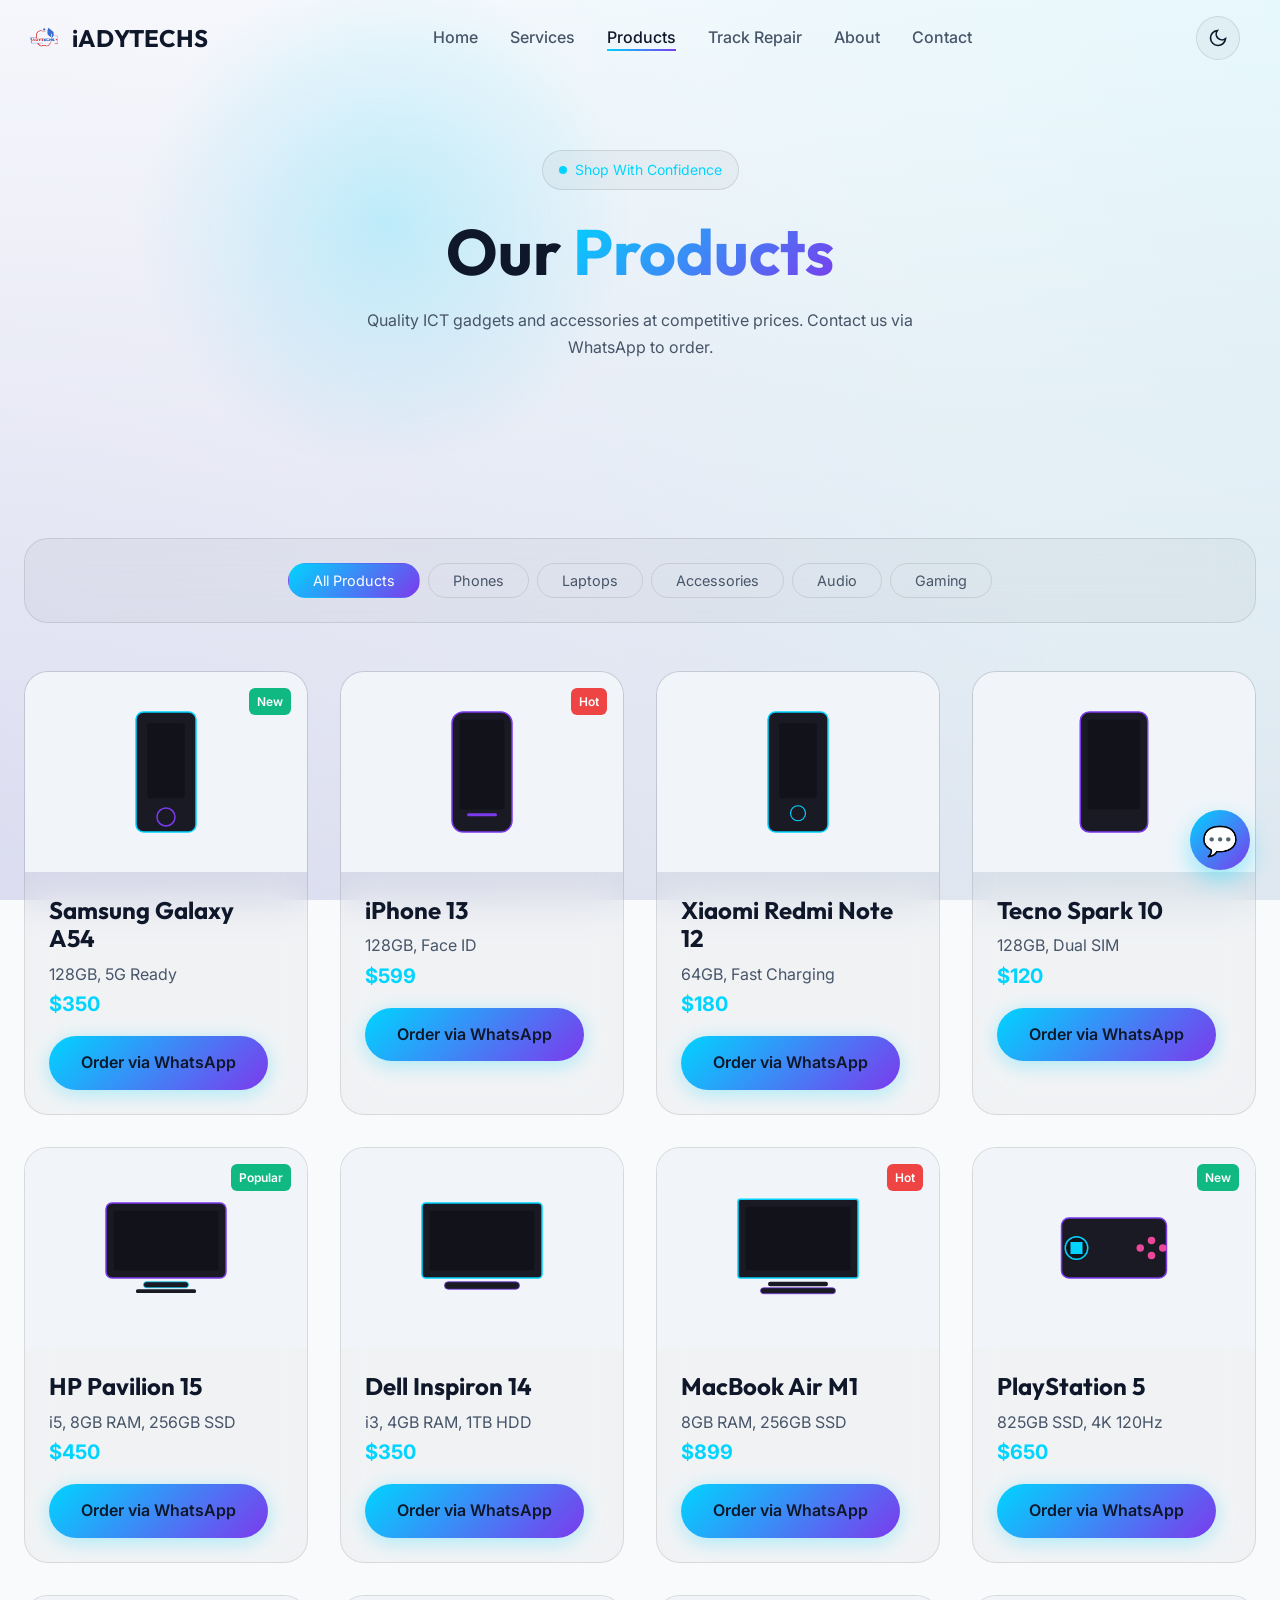
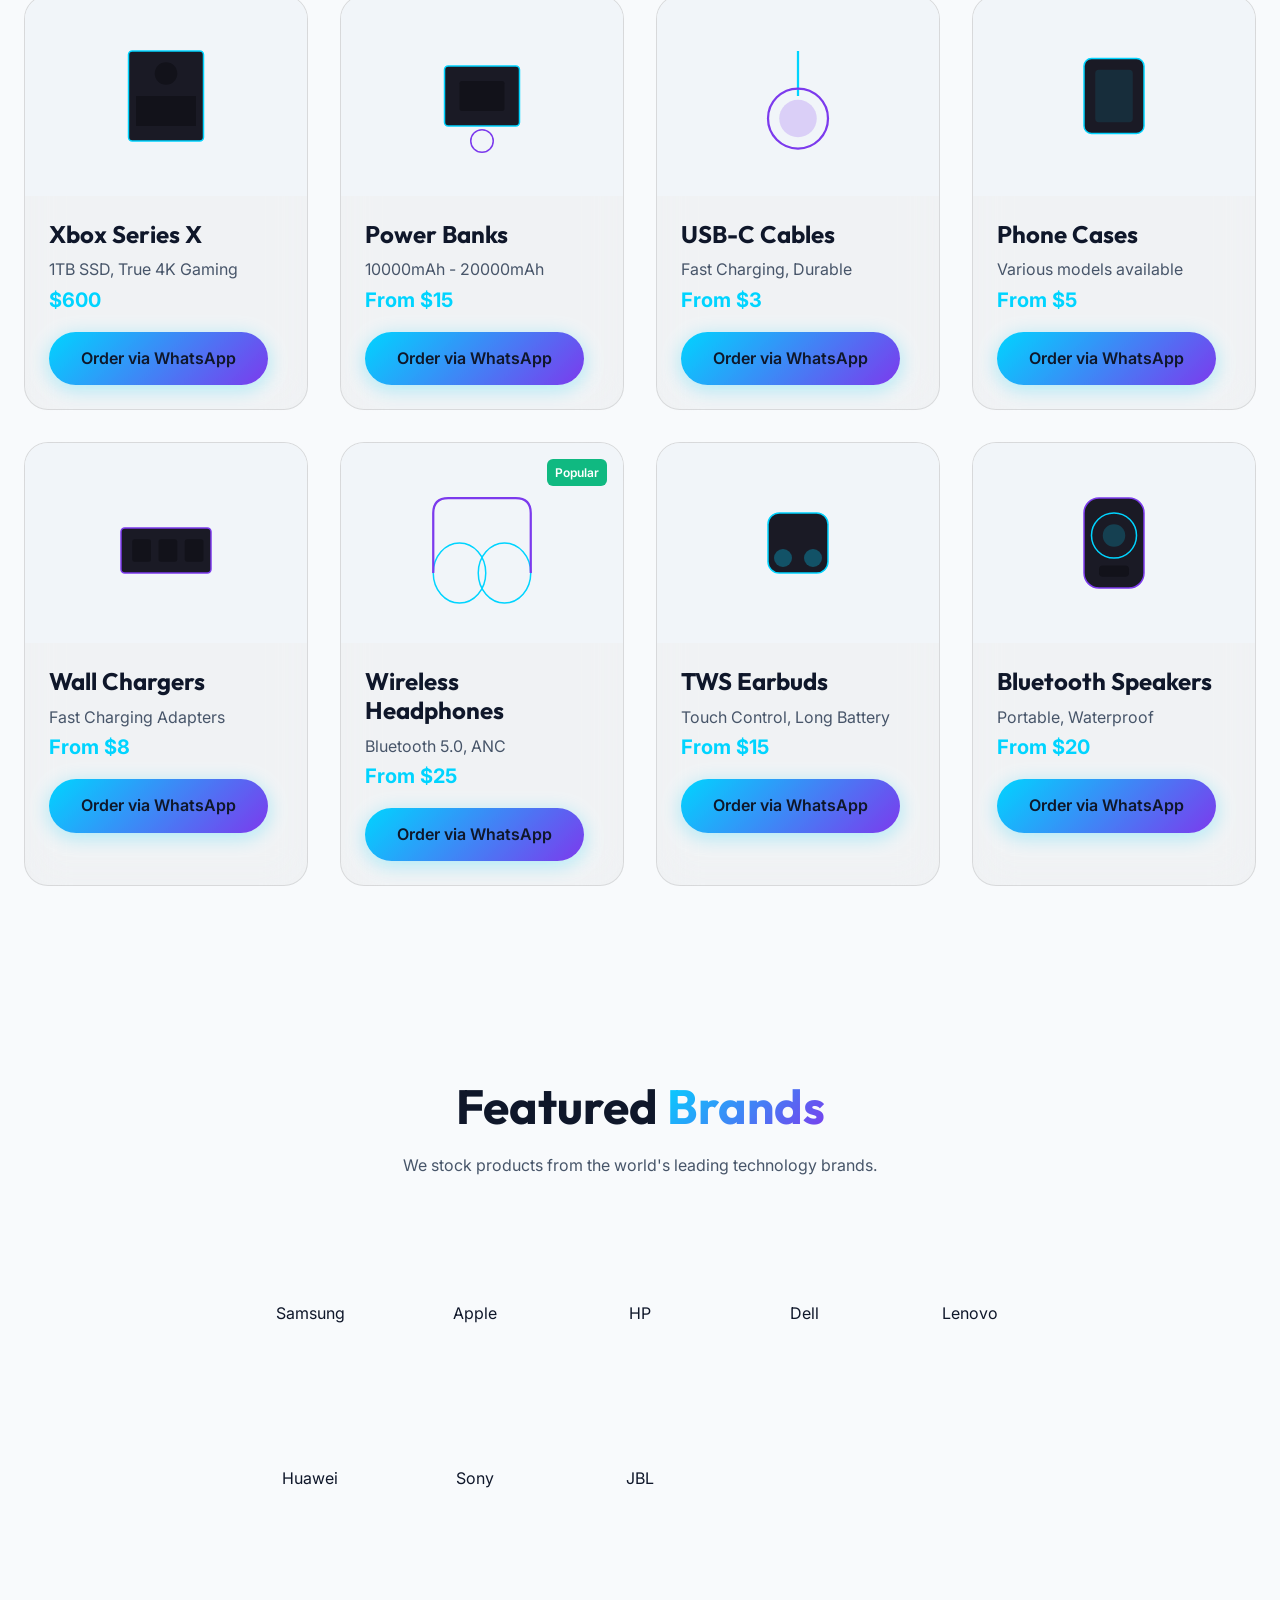
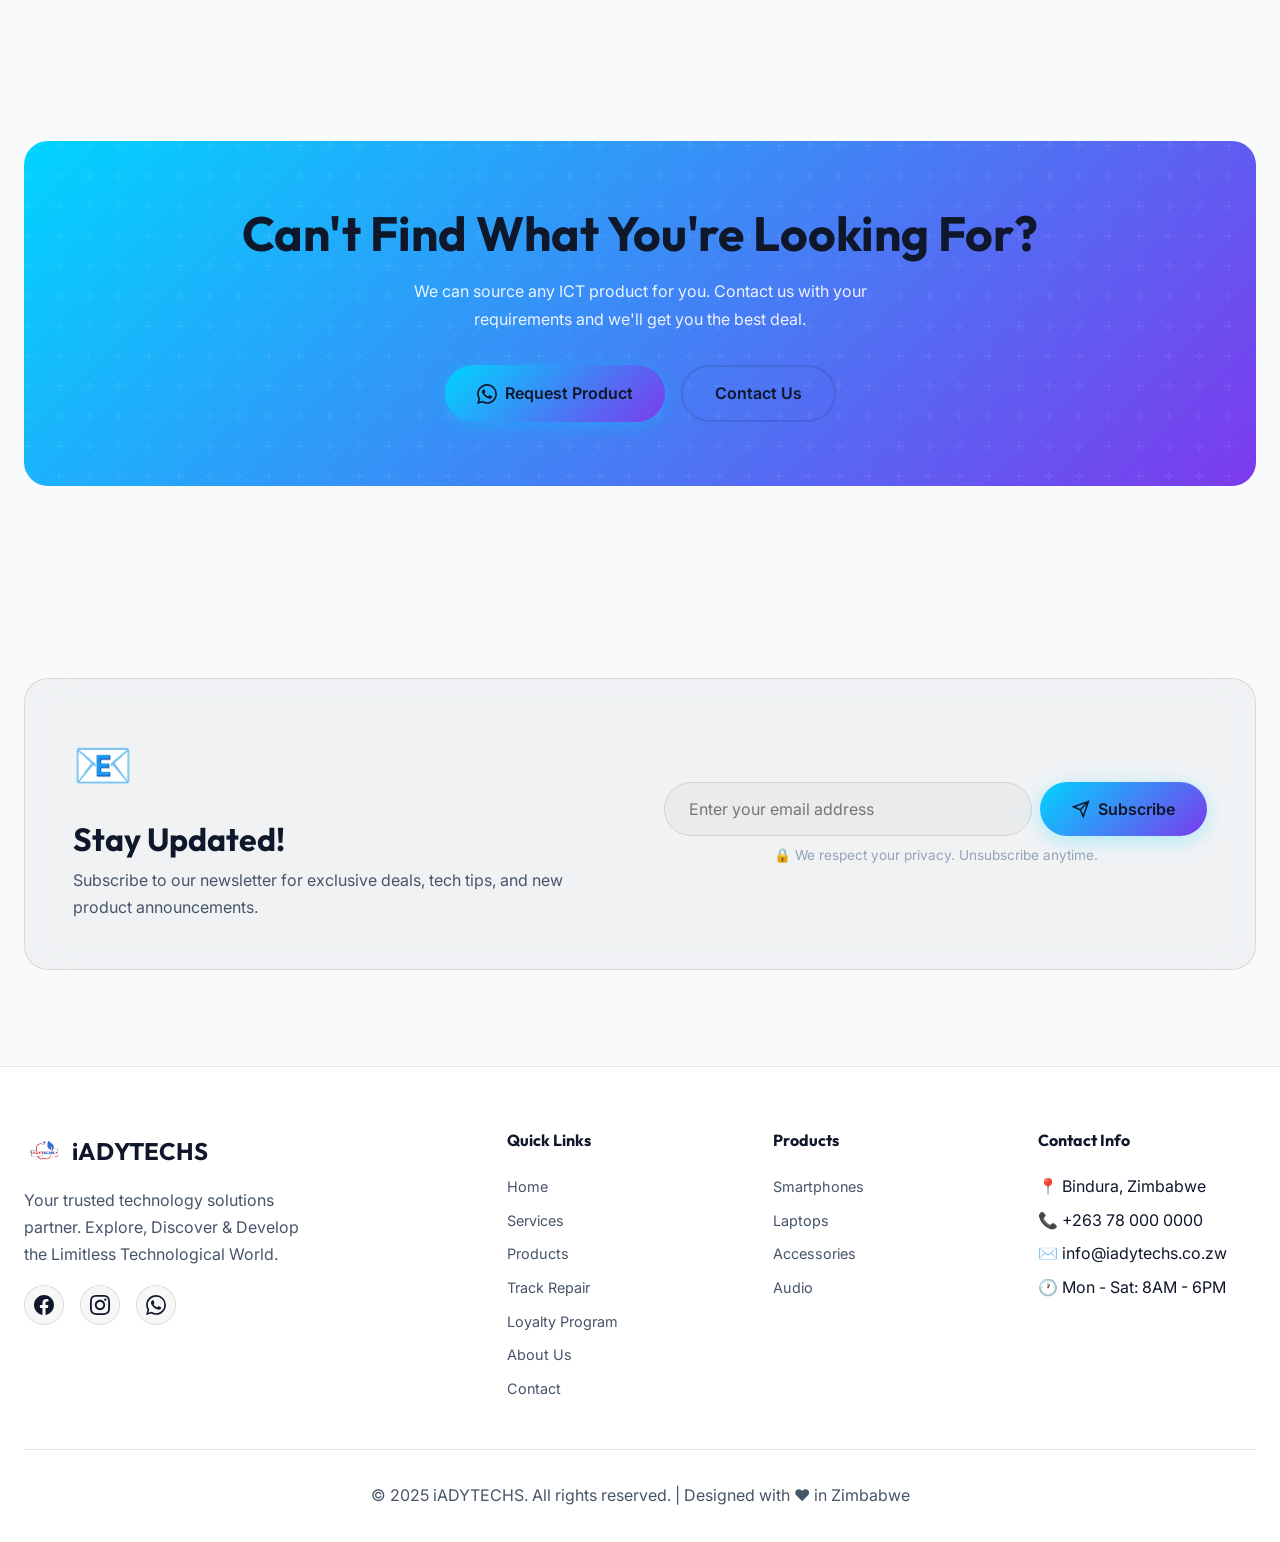
==== commit 07ccf05b: "Added Gaming category and Featured Brands" ====
--- a/products.html
+++ b/products.html
@@ -76,6 +76,7 @@
                 <button class="filter-btn" data-filter="laptops">Laptops</button>
                 <button class="filter-btn" data-filter="accessories">Accessories</button>
                 <button class="filter-btn" data-filter="audio">Audio</button>
+                <button class="filter-btn" data-filter="gaming">Gaming</button>
             </div>
 
             <div class="products-grid" id="products-grid">
@@ -215,6 +216,48 @@
                     </div>
                 </div>
 
+                <!-- Gaming -->
+                <div class="product-card glass-card animate-on-scroll" data-category="gaming">
+                    <div class="product-image">
+                        <div class="product-badge">New</div>
+                        <svg viewBox="0 0 200 200" xmlns="http://www.w3.org/2000/svg">
+                            <rect x="30" y="60" width="140" height="80" rx="10" fill="#1a1a25" stroke="#7c3aed"
+                                stroke-width="2" />
+                            <circle cx="50" cy="100" r="15" fill="#12121a" stroke="#00d4ff" stroke-width="2" />
+                            <rect x="42" y="92" width="16" height="16" fill="#00d4ff" />
+                            <circle cx="150" cy="90" r="5" fill="#ec4899" />
+                            <circle cx="165" cy="100" r="5" fill="#ec4899" />
+                            <circle cx="150" cy="110" r="5" fill="#ec4899" />
+                            <circle cx="135" cy="100" r="5" fill="#ec4899" />
+                        </svg>
+                    </div>
+                    <div class="product-content">
+                        <h4>PlayStation 5</h4>
+                        <p class="text-secondary">825GB SSD, 4K 120Hz</p>
+                        <div class="product-price">$650</div>
+                        <a href="https://wa.me/263780000000?text=Hi!%20I'm%20interested%20in%20PlayStation%205"
+                            class="btn btn-primary" target="_blank">Order via WhatsApp</a>
+                    </div>
+                </div>
+
+                <div class="product-card glass-card animate-on-scroll" data-category="gaming">
+                    <div class="product-image">
+                        <svg viewBox="0 0 200 200" xmlns="http://www.w3.org/2000/svg">
+                            <rect x="50" y="40" width="100" height="120" rx="5" fill="#1a1a25" stroke="#00d4ff"
+                                stroke-width="2" />
+                            <circle cx="100" cy="70" r="15" fill="#12121a" />
+                            <rect x="60" y="100" width="80" height="40" fill="#12121a" />
+                        </svg>
+                    </div>
+                    <div class="product-content">
+                        <h4>Xbox Series X</h4>
+                        <p class="text-secondary">1TB SSD, True 4K Gaming</p>
+                        <div class="product-price">$600</div>
+                        <a href="https://wa.me/263780000000?text=Hi!%20I'm%20interested%20in%20Xbox%20Series%20X"
+                            class="btn btn-primary" target="_blank">Order via WhatsApp</a>
+                    </div>
+                </div>
+
                 <!-- Accessories -->
                 <div class="product-card glass-card animate-on-scroll" data-category="accessories">
                     <div class="product-image">
@@ -343,6 +386,27 @@
                             class="btn btn-primary" target="_blank">Order via WhatsApp</a>
                     </div>
                 </div>
+            </div>
+        </div>
+        </div>
+    </section>
+
+    <!-- Featured Brands Section -->
+    <section class="section brands-section">
+        <div class="container">
+            <div class="section-header animate-on-scroll">
+                <h2>Featured <span class="text-gradient">Brands</span></h2>
+                <p>We stock products from the world's leading technology brands.</p>
+            </div>
+            <div class="brands-grid animate-on-scroll">
+                <div class="brand-item">Samsung</div>
+                <div class="brand-item">Apple</div>
+                <div class="brand-item">HP</div>
+                <div class="brand-item">Dell</div>
+                <div class="brand-item">Lenovo</div>
+                <div class="brand-item">Huawei</div>
+                <div class="brand-item">Sony</div>
+                <div class="brand-item">JBL</div>
             </div>
         </div>
     </section>
